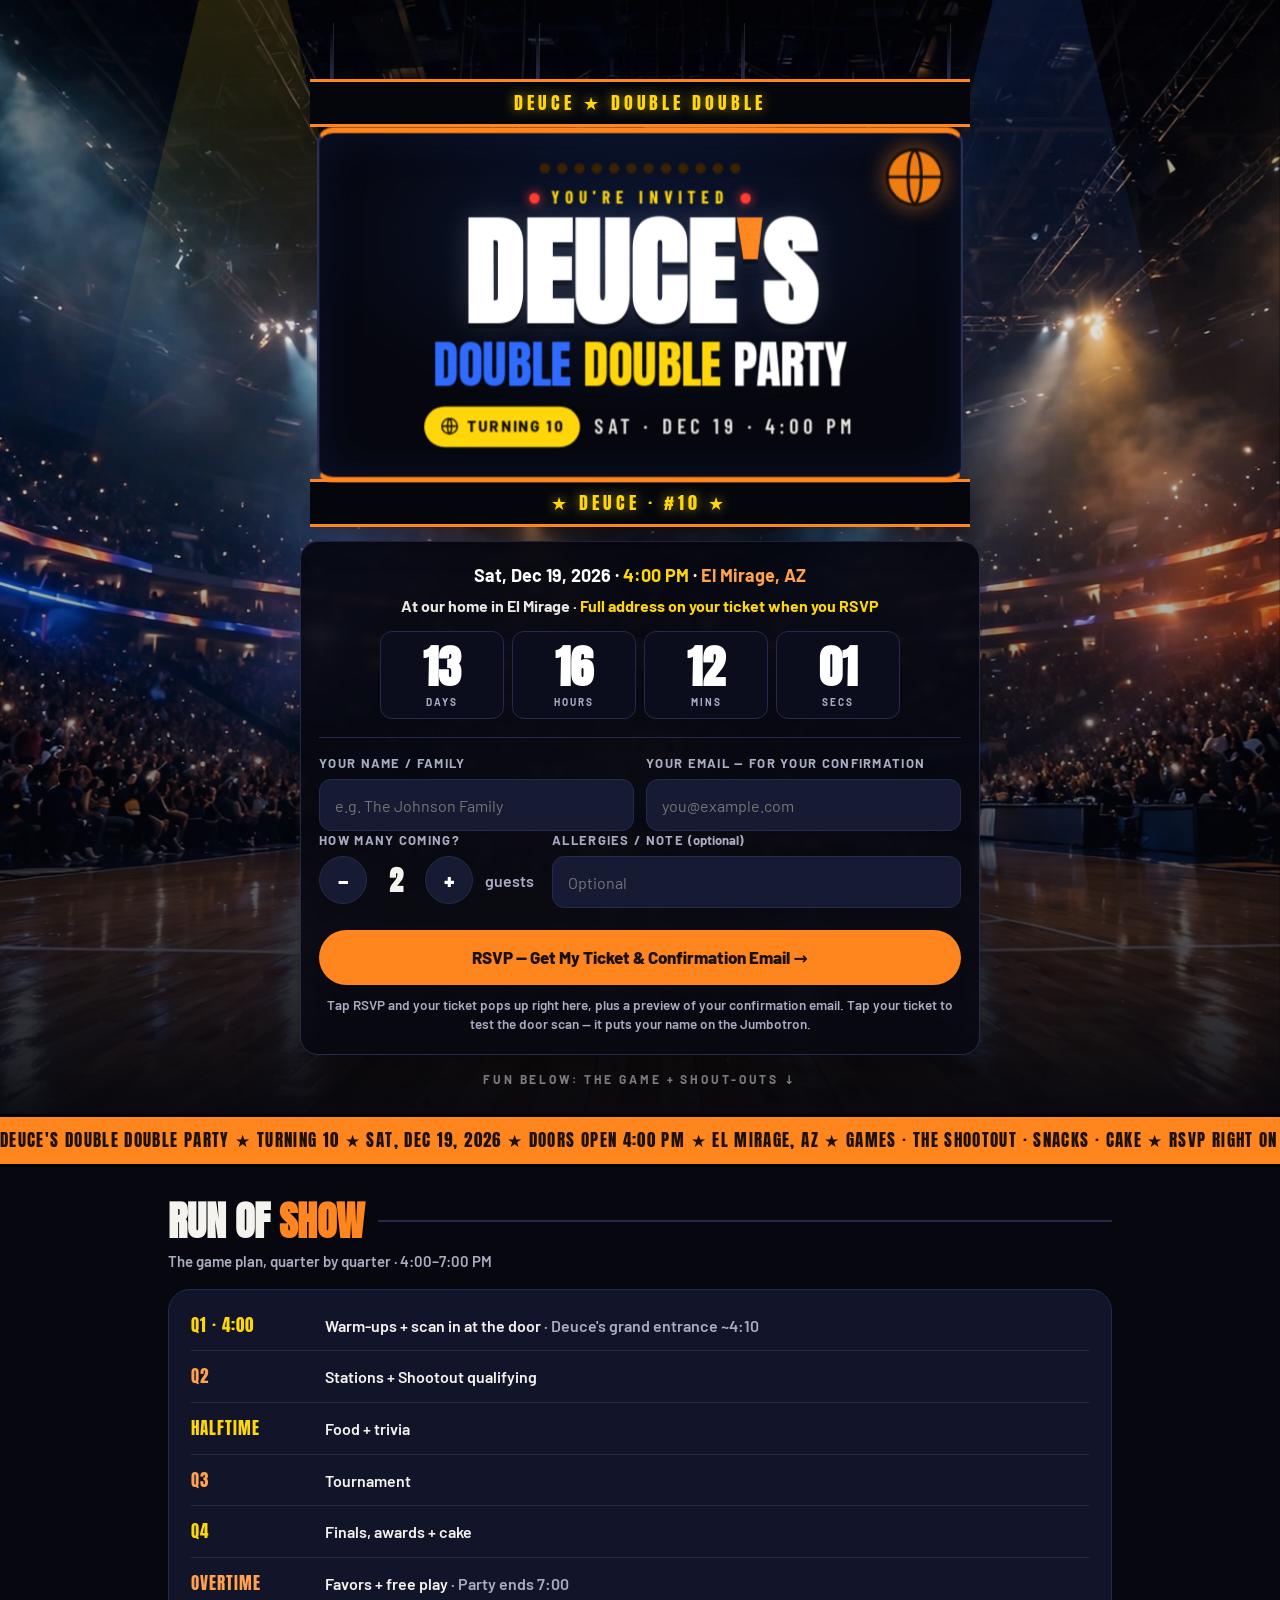
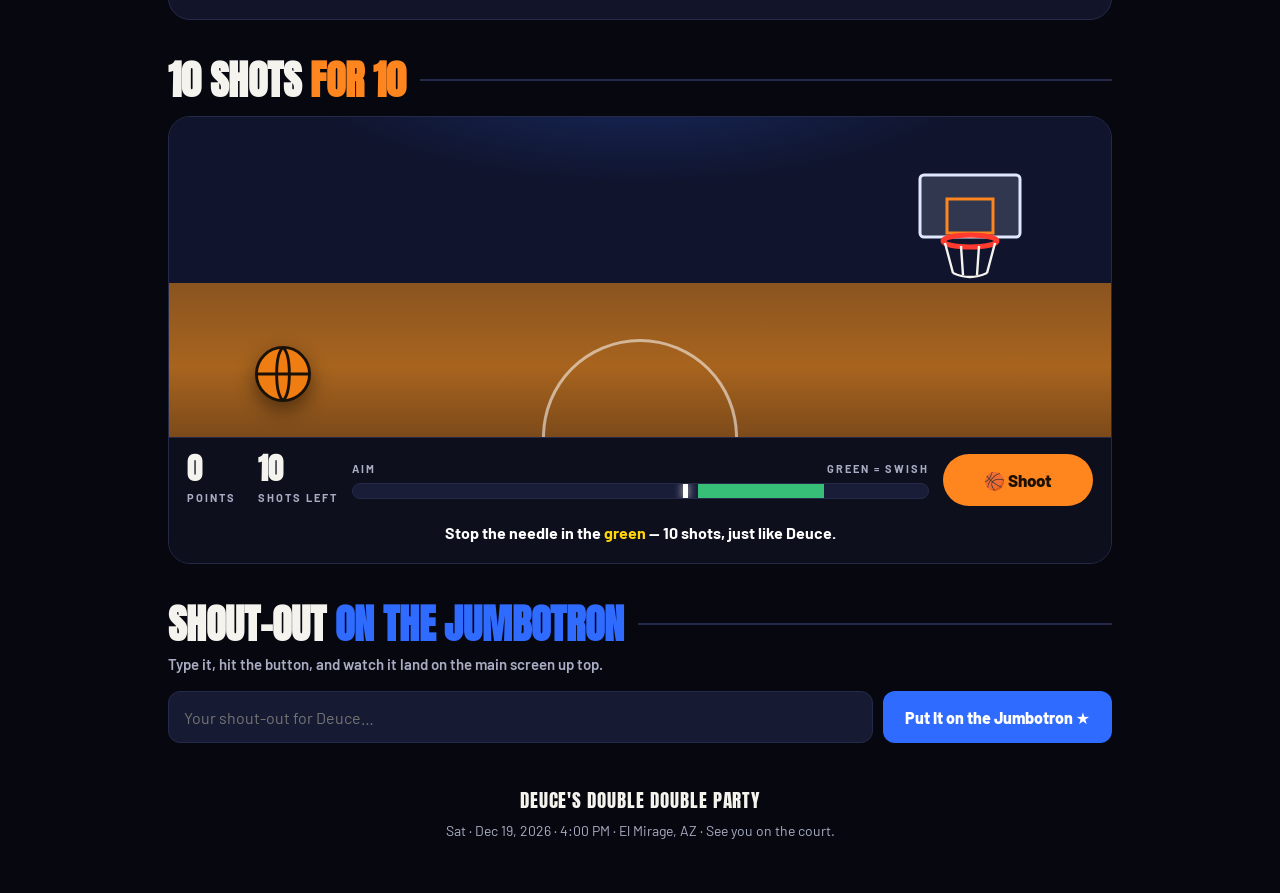
==== index.html @ b9b50e56 "Publish Deuce's Double Double Party invitation" ====
<!doctype html>
<html lang="en">
<head>
<meta charset="utf-8">
<meta name="viewport" content="width=device-width, initial-scale=1, viewport-fit=cover">
<meta name="color-scheme" content="dark">
<link rel="icon" href="data:,">
<title>Deuce's Double Double Party — Dec 19</title>
<link rel="preconnect" href="https://fonts.googleapis.com">
<link rel="preconnect" href="https://fonts.gstatic.com" crossorigin>
<link href="https://fonts.googleapis.com/css2?family=Anton&family=Barlow:wght@400;500;600;700;800&family=Barlow+Condensed:wght@500;600;700&display=swap" rel="stylesheet">
<style>
  :root{
    --night:#07080f; --night2:#0d0f1c; --panel:#12142a; --panel2:#171a33;
    --line:#262a4a; --ink:#f5f3ee; --dim:#a9adc4;
    --orange:#ff861f; --orange2:#ffa14d; --blue:#2f6bff; --led:#ffd60a; --green:#3ddc84;
    --r:16px;
  }
  *{box-sizing:border-box}
  html{scroll-behavior:smooth}
  body{margin:0;background:var(--night);color:var(--ink);font-family:'Barlow',system-ui,sans-serif;line-height:1.45;-webkit-font-smoothing:antialiased}
  button{font:inherit;cursor:pointer;min-height:48px}
  img{max-width:100%}
  .disp{font-family:'Anton',sans-serif;font-weight:400;letter-spacing:.01em}

  /* ================= HERO — the main screen: arena + Jumbotron ================= */
  .hero{position:relative;min-height:100svh;display:flex;flex-direction:column;overflow:hidden;background:#000;perspective:1100px}
  .heroImg{position:absolute;inset:0;width:100%;height:100%;object-fit:cover;object-position:center 92%;transform-origin:50% 100%;animation:arenaDrift 26s ease-in-out infinite alternate;will-change:transform}
  @keyframes arenaDrift{from{transform:scale(1.52) translateY(0)}to{transform:scale(1.64) translateY(-10px)}}
  .heroShade{position:absolute;inset:0;background:linear-gradient(180deg,rgba(4,5,10,.55) 0%,rgba(4,5,10,.12) 30%,rgba(4,5,10,.38) 62%,rgba(7,8,15,.96) 100%);z-index:1}
  .beam{position:absolute;top:-10%;width:34vw;height:75%;z-index:1;pointer-events:none;opacity:.5;mix-blend-mode:screen;background:linear-gradient(180deg,rgba(255,214,10,.34),rgba(255,214,10,.06) 55%,transparent 78%);clip-path:polygon(46% 0,54% 0,100% 100%,0 100%);filter:blur(6px)}
  .beamL{left:2%;transform-origin:50% 0;animation:beamSwayL 9s ease-in-out infinite alternate}
  .beamR{right:2%;transform-origin:50% 0;animation:beamSwayR 11s ease-in-out infinite alternate;background:linear-gradient(180deg,rgba(47,107,255,.38),rgba(47,107,255,.07) 55%,transparent 78%)}
  @keyframes beamSwayL{from{transform:rotate(-13deg)}to{transform:rotate(11deg)}}
  @keyframes beamSwayR{from{transform:rotate(12deg)}to{transform:rotate(-11deg)}}
  .heroIn{position:relative;z-index:2;flex:1;display:flex;flex-direction:column;align-items:center;justify-content:flex-start;text-align:center;padding:clamp(6px,2.5vh,26px) 16px 26px;gap:0}
  .heroIn .scrollHint{margin-top:auto;padding-top:16px}
  .tronCables{width:min(620px,78%);height:56px;display:flex;justify-content:space-between;pointer-events:none;flex:none}
  .tronCables i{display:block;width:3px;height:100%;background:linear-gradient(180deg,rgba(0,0,0,0),#05060c 18%,#2b2f52);box-shadow:1px 0 0 rgba(255,255,255,.12);transform-origin:top center;animation:cableSway 7s ease-in-out infinite alternate}
  .tronCables i:last-child{animation-delay:-2.2s}
  @keyframes cableSway{from{transform:rotate(-.7deg)}to{transform:rotate(.7deg)}}
  /* ===== THE JUMBOTRON — 4-sided cube scoreboard, spinning ===== */
  .cubeSway{transform-origin:50% -70px;animation:cubeSway 7s ease-in-out infinite alternate;width:min(680px,100%);display:flex;flex-direction:column;align-items:center}
  @keyframes cubeSway{from{transform:rotate(-.6deg)}to{transform:rotate(.6deg)}}
  .cubeRing{width:min(660px,100%);background:#05060c;border-top:3px solid var(--orange);border-bottom:3px solid var(--orange);padding:8px 10px;text-align:center;font-family:'Anton',sans-serif;letter-spacing:.22em;text-transform:uppercase;color:var(--led);font-size:clamp(11px,2.9vw,18px);text-shadow:0 0 12px rgba(255,214,10,.6);white-space:nowrap;overflow:hidden;box-shadow:0 10px 30px rgba(0,0,0,.5);position:relative;z-index:1}
  .cubeRing span{display:inline-block}
  .cubeRing span.pop{animation:rotatePop .55s cubic-bezier(.2,1.6,.4,1) both}
  .cubeScene{--cw:min(560px,90vw);--ch:clamp(252px,52vw,308px);width:var(--cw);height:var(--ch);perspective:2100px;margin:24px auto 20px;position:relative;z-index:2}
  .cubeSpinWrap{width:100%;height:100%;transform-style:preserve-3d}
  .cube{position:relative;width:100%;height:100%;transform-style:preserve-3d;animation:cubeTurn 19s ease-in-out infinite;will-change:transform}
  @keyframes cubeTurn{
    0%,20%{transform:scale(.88) rotateX(3deg) rotateY(0deg)}
    26%,45%{transform:scale(.88) rotateX(3deg) rotateY(-90deg)}
    51%,70%{transform:scale(.88) rotateX(3deg) rotateY(-180deg)}
    76%,95%{transform:scale(.88) rotateX(3deg) rotateY(-270deg)}
    100%{transform:scale(.88) rotateX(3deg) rotateY(-360deg)}
  }
  .cube.shouting{animation-play-state:paused}
  .face{position:absolute;inset:0;overflow:hidden;background:radial-gradient(420px 220px at 50% 30%,rgba(47,107,255,.16),transparent 70%),#06070e;border:2px solid #2b2f52;border-top:5px solid var(--orange);border-bottom:5px solid var(--orange);border-radius:14px;padding:16px 18px 18px;text-align:center;display:flex;flex-direction:column;align-items:center;justify-content:center;backface-visibility:hidden;-webkit-backface-visibility:hidden;box-shadow:inset 0 0 44px rgba(47,107,255,.12)}
  .face::after{content:"";position:absolute;inset:0;z-index:3;pointer-events:none;background:repeating-linear-gradient(180deg,rgba(255,255,255,.045) 0 1px,transparent 1px 5px);background-size:100% 20px;animation:scanMove 1.1s linear infinite;mix-blend-mode:overlay}
  .face>*{position:relative;z-index:2}
  .faceFront{transform:rotateY(0deg) translateZ(calc(var(--cw)/2))}
  .faceRight{transform:rotateY(90deg) translateZ(calc(var(--cw)/2));background:radial-gradient(420px 220px at 50% 30%,rgba(255,134,31,.2),transparent 70%),#07060e;border-top-color:var(--blue);border-bottom-color:var(--blue)}
  .faceBack{transform:rotateY(180deg) translateZ(calc(var(--cw)/2));background:radial-gradient(420px 220px at 50% 30%,rgba(255,214,10,.14),transparent 70%),#06070e}
  .faceLeft{transform:rotateY(-90deg) translateZ(calc(var(--cw)/2));background:linear-gradient(180deg,rgba(4,5,10,.55),rgba(4,5,10,.78)),url('[data-uri]') center 32%/cover;border-top-color:var(--blue);border-bottom-color:var(--blue)}
  .face h1{font-family:'Anton',sans-serif;font-size:clamp(52px,12.5vw,102px);line-height:.94;margin:8px 0 0;text-transform:uppercase;color:#fff;letter-spacing:.01em;text-shadow:0 4px 0 rgba(0,0,0,.35),0 0 26px rgba(255,255,255,.14)}
  .face h1 .o{color:var(--orange)}
  .face h1 .wl{display:inline-block;animation:nameWave 2.8s ease-in-out infinite;animation-delay:calc(var(--i)*.09s);will-change:transform}
  .face .bigNum{font-family:'Anton',sans-serif;font-size:clamp(96px,24vw,168px);line-height:.9;color:var(--led);text-shadow:0 0 34px rgba(255,214,10,.45)}
  .face .bigWord{font-family:'Anton',sans-serif;font-size:clamp(30px,7vw,52px);line-height:1.05;text-transform:uppercase;color:#fff}
  .face .bigWord .b{color:var(--blue)} .face .bigWord .y{color:var(--led)} .face .bigWord .o{color:var(--orange)}
  .face .faceSub{color:var(--dim);font-weight:700;letter-spacing:.18em;text-transform:uppercase;font-size:clamp(12px,2.8vw,15px);margin-top:8px}
  .spinBall{position:absolute;top:12px;right:14px;width:52px;height:52px;z-index:6;pointer-events:none;animation:ballSpin 4.2s linear infinite;filter:drop-shadow(0 0 10px rgba(255,134,31,.55))}
  .spinBall svg{width:100%;height:100%;display:block}
  @keyframes ballSpin{from{transform:rotate(0deg)}to{transform:rotate(360deg)}}
  .faceShout{position:absolute;inset:0;z-index:9;display:none;flex-direction:column;align-items:center;justify-content:center;gap:10px;text-align:center;padding:24px 20px;background:radial-gradient(420px 220px at 50% 38%,rgba(255,134,31,.32),transparent 70%),rgba(2,3,9,.96)}
  .cube.shouting .faceShout{display:flex}
  .faceShout .ts-k{font-family:'Barlow Condensed',sans-serif;font-weight:700;letter-spacing:.32em;text-transform:uppercase;color:var(--led);font-size:clamp(12px,2.6vw,15px)}
  .faceShout .ts-msg{font-family:'Anton',sans-serif;font-size:clamp(30px,7.6vw,56px);line-height:1.08;text-transform:uppercase;color:#fff;overflow-wrap:break-word;max-width:100%;text-shadow:0 0 26px rgba(255,214,10,.35)}
  .faceShout .ts-from{color:var(--dim);font-weight:700;font-size:15px}
  /* board under the cube: the party facts + countdown + RSVP */
  .board{width:100%;margin-top:14px;background:rgba(7,8,17,.92);border:1px solid var(--line);border-radius:18px;padding:6px 18px 20px;backdrop-filter:blur(3px);box-shadow:0 24px 60px rgba(0,0,0,.55)}
  .addrLine{margin-top:6px;font-weight:700;font-size:clamp(14px,3vw,16px);color:#e8e6df}
  .addrLine .y{color:var(--led)}
  /* RSVP form — right on the main screen */
  .boardForm{margin-top:18px;border-top:1px solid var(--line);padding-top:16px;text-align:left}
  .boardForm .formGrid{display:grid;grid-template-columns:1fr 1fr;gap:4px 12px}
  .boardForm .formRow2{display:grid;grid-template-columns:auto 1fr;gap:4px 18px;align-items:start}
  .boardForm .formRow2 label{margin-top:14px}
  .boardTicket{margin-top:18px;border-top:1px solid var(--line);padding-top:16px;text-align:left}
  @media (max-width:560px){
    .boardForm .formGrid,.boardForm .formRow2{grid-template-columns:1fr}
  }
  @keyframes scanMove{from{background-position:0 0}to{background-position:0 20px}}
  .chase{display:flex;justify-content:space-between;gap:6px;padding:2px 2px 10px}
  .chase i{width:9px;height:9px;flex:none;border-radius:50%;background:#3a2100;animation:chaseBlink 1s steps(1) infinite}
  .chase i:nth-child(3n+2){animation-delay:.33s}
  .chase i:nth-child(3n){animation-delay:.66s}
  @keyframes chaseBlink{0%,32%{background:var(--led);box-shadow:0 0 10px var(--led),0 0 3px #fff}33%,100%{background:#ff861f;box-shadow:0 0 5px rgba(255,134,31,.7)}}
  .tronTop{display:flex;align-items:center;justify-content:center;gap:10px;color:var(--led);font-family:'Barlow Condensed',sans-serif;font-weight:700;letter-spacing:.34em;text-transform:uppercase;font-size:clamp(12px,2.6vw,15px)}
  .dotLive{width:9px;height:9px;border-radius:50%;background:#ff3b30;box-shadow:0 0 10px #ff3b30;animation:blink 1.6s ease-in-out infinite;flex:none}
  @keyframes blink{0%,100%{opacity:1}50%{opacity:.25}}
  @keyframes nameWave{0%,100%{transform:translateY(0)}18%{transform:translateY(-9px)}36%{transform:translateY(0)}}
  .tronSub{font-family:'Anton',sans-serif;font-size:clamp(24px,5.6vw,44px);line-height:1.05;margin:6px 0 0;text-transform:uppercase;color:#fff;animation:subPulse 3.4s ease-in-out infinite}
  @keyframes subPulse{0%,100%{text-shadow:0 0 0 transparent}50%{text-shadow:0 0 22px rgba(255,214,10,.35)}}
  .tronSub .b{color:var(--blue)} .tronSub .y{color:var(--led)}
  @keyframes rotatePop{from{opacity:0;transform:translateY(16px) scale(.94)}to{opacity:1;transform:translateY(0) scale(1)}}
  .tenRow{display:flex;align-items:center;justify-content:center;gap:12px;margin-top:14px;flex-wrap:wrap}
  .tenBadge{display:inline-flex;align-items:center;gap:8px;background:var(--led);color:#171200;font-weight:800;letter-spacing:.12em;text-transform:uppercase;font-size:13px;border-radius:999px;padding:8px 14px}
  .tenBadge svg{width:16px;height:16px}
  .dateLine{font-family:'Barlow Condensed',sans-serif;font-weight:600;letter-spacing:.22em;text-transform:uppercase;font-size:clamp(14px,3vw,18px);color:#e8e6df}
  .partyLine{margin-top:14px;font-weight:700;font-size:clamp(15px,3.4vw,18px);color:#fff}
  .partyLine .y{color:var(--led)} .partyLine .o{color:var(--orange2)}
  .count{display:grid;grid-template-columns:repeat(4,1fr);gap:8px;margin:14px auto 0;max-width:520px}
  .cell{background:#0b0d1d;border:1px solid var(--line);border-radius:12px;padding:12px 2px 9px}
  .cell.tick{animation:cellTick .45s ease}
  @keyframes cellTick{0%{border-color:var(--led);box-shadow:0 0 14px rgba(255,214,10,.35)}100%{border-color:var(--line);box-shadow:none}}
  .cell b{font-family:'Anton',sans-serif;font-size:clamp(30px,7.4vw,46px);display:block;line-height:1;color:#fff;font-variant-numeric:tabular-nums}
  .cell b.pop{animation:numPop .45s ease}
  @keyframes numPop{0%{transform:scale(1.14);color:var(--led)}100%{transform:scale(1);color:#fff}}
  .cell span{display:block;margin-top:5px;font-size:10px;font-weight:700;letter-spacing:.2em;text-transform:uppercase;color:var(--dim)}
  .heroBtns{display:flex;gap:10px;justify-content:center;flex-wrap:wrap;margin-top:20px}
  .btn{display:inline-flex;align-items:center;justify-content:center;gap:9px;border:0;border-radius:999px;padding:14px 26px;font-weight:800;font-size:16px;text-decoration:none;min-height:52px;text-align:center}
  .btn:active{transform:translateY(1px)}
  .btnOrg{background:var(--orange);color:#1c1000}
  .btnGhost{background:rgba(255,255,255,.08);color:#fff;border:1.5px solid rgba(255,255,255,.35);backdrop-filter:blur(4px)}
  .scrollHint{margin-top:18px;color:rgba(255,255,255,.65);font-size:12px;font-weight:700;letter-spacing:.24em;text-transform:uppercase}

  /* ================= TICKER ================= */
  .ticker{background:var(--orange);color:#1c1000;overflow:hidden;padding:11px 0;border-top:3px solid #000;border-bottom:3px solid #000}
  .tickerTrack{display:inline-flex;white-space:nowrap;animation:tick 22s linear infinite;will-change:transform}
  .tickerTrack span{font-family:'Anton',sans-serif;font-size:17px;letter-spacing:.08em;text-transform:uppercase;padding-right:14px}
  @keyframes tick{from{transform:translateX(0)}to{transform:translateX(-50%)}}

  /* ================= LAYOUT ================= */
  .wrap{max-width:980px;margin:0 auto;padding:30px 18px 52px}
  .secHead{display:flex;align-items:baseline;gap:14px;margin:40px 0 16px}
  .secHead:first-child{margin-top:4px}
  .secHead h2{font-family:'Anton',sans-serif;font-size:clamp(28px,5.4vw,40px);text-transform:uppercase;margin:0;line-height:1}
  .secHead h2 em{font-style:normal;color:var(--orange)}
  .secHead h2 em.bl{color:var(--blue)}
  .secHead .rule{flex:1;height:2px;background:var(--line);align-self:center}
  .secNote{color:var(--dim);font-weight:600;margin:-6px 0 16px;font-size:15px}

  /* ================= RSVP ================= */
  .rsvpCard{background:var(--panel);border:1px solid var(--line);border-radius:22px;padding:26px 22px;display:grid;grid-template-columns:1fr 1fr;gap:26px}
  .rsvpForm label{display:block;font-weight:700;font-size:13px;letter-spacing:.1em;text-transform:uppercase;color:var(--dim);margin:14px 0 6px}
  .rsvpForm label:first-child{margin-top:0}
  .rsvpForm input,.shoutRow input{background:var(--panel2);border:1.5px solid var(--line);border-radius:12px;color:var(--ink);padding:13px 15px;font:inherit;min-height:52px;width:100%}
  .rsvpForm input:focus,.shoutRow input:focus{outline:2px solid var(--orange);outline-offset:1px;border-color:transparent}
  .stepper{display:flex;align-items:center;gap:12px}
  .stepper button{width:48px;height:48px;min-height:48px;border-radius:50%;border:1.5px solid var(--line);background:var(--panel2);color:#fff;font-size:22px;font-weight:800;line-height:1}
  .stepper b{font-family:'Anton',sans-serif;font-size:28px;min-width:34px;text-align:center}
  .stepper span{color:var(--dim);font-weight:600}
  .rsvpGo{width:100%;margin-top:22px;background:var(--orange);color:#1c1000;border:0;border-radius:999px;padding:15px;font-weight:800;font-size:17px}
  .formHint{color:var(--dim);font-size:13.5px;font-weight:600;text-align:center;margin:10px 0 0}
  /* ticket + confirmation */
  .ticketSide{display:flex;flex-direction:column}
  .ticketStub{flex:1;background:linear-gradient(135deg,#171a33,#101226);border:2px dashed #3a3f6e;border-radius:16px;padding:20px;position:relative;overflow:hidden}
  .ticketStub .t-k{font-size:11px;font-weight:800;letter-spacing:.24em;text-transform:uppercase;color:var(--orange2)}
  .ticketStub .t-name{font-family:'Anton',sans-serif;font-size:clamp(24px,4.6vw,32px);text-transform:uppercase;line-height:1.05;margin-top:6px;overflow-wrap:break-word}
  .ticketStub .t-meta{color:var(--dim);font-weight:600;margin-top:6px}
  .ticketStub .t-meta b{color:var(--ink)}
  .ticketStub .t-code{font-family:'Anton',sans-serif;font-size:22px;letter-spacing:.1em;color:var(--led);margin-top:14px}
  .qrRow{display:flex;gap:14px;align-items:center;margin-top:14px}
  .qrRow canvas{width:92px;height:92px;background:#fff;border-radius:8px;flex:none}
  .qrRow p{margin:0;color:var(--dim);font-size:14px;font-weight:600}
  .ticketEmpty{flex:1;border:2px dashed var(--line);border-radius:16px;display:flex;flex-direction:column;align-items:center;justify-content:center;text-align:center;padding:26px;color:var(--dim);gap:10px}
  .ticketEmpty svg{width:52px;height:52px;opacity:.6}
  .ticketEmpty .disp{font-size:20px;color:var(--ink);text-transform:uppercase;letter-spacing:.04em}
  .confirmBtns{display:grid;grid-template-columns:1fr;gap:10px;margin-top:14px}
  .btnBlue{background:var(--blue);color:#fff;border:0;width:100%}
  .btnLed{background:var(--led);color:#171200;border:0;width:100%}
  .btnLine{background:transparent;color:var(--ink);border:1.5px solid var(--line);width:100%}
  .inMsg{text-align:center;font-weight:800;color:var(--green);min-height:24px;margin-top:12px;font-size:16px}
  .editLink{display:block;margin:8px auto 0;background:none;border:0;color:var(--dim);font-weight:700;font-size:14px;text-decoration:underline;min-height:36px}
  /* clickable ticket + confirmation email */
  .ticketStub{cursor:pointer;transition:transform .15s ease,border-color .15s ease,box-shadow .15s ease}
  .ticketStub:hover,.ticketStub:focus-visible{border-color:var(--led);box-shadow:0 0 0 3px rgba(255,214,10,.22),0 18px 40px rgba(0,0,0,.35);transform:translateY(-1px);outline:none}
  .scanHint{margin-top:14px;background:#0b0d1d;border:1px solid var(--line);border-radius:999px;padding:9px 12px;text-align:center;font-weight:800;font-size:13px;letter-spacing:.04em;color:var(--led)}
  .scanHint span{color:#fff}
  .emailPreview{margin-top:16px;background:#f5f3ee;color:#17182b;border-radius:16px;overflow:hidden;text-align:left;box-shadow:0 16px 36px rgba(0,0,0,.35)}
  .emailPreview *{box-sizing:border-box}
  .emailTop{background:#fff;padding:14px 16px 12px;border-bottom:1px solid #e6e2d8}
  .emailTop .e-k{font-size:11px;font-weight:800;letter-spacing:.18em;text-transform:uppercase;color:#ff861f}
  .emailTop .e-sub{font-weight:800;font-size:17px;line-height:1.25;margin-top:4px;color:#111226}
  .emailTop .e-meta{font-size:13px;color:#6b6f86;margin-top:4px;font-weight:600;overflow-wrap:break-word}
  .emailBody{padding:16px}
  .emailBody p{margin:0 0 10px;font-size:14.5px;line-height:1.5;color:#2a2c44}
  .emailBody p b{color:#111226}
  .emailTicketBtn{width:100%;display:flex;gap:14px;align-items:center;text-align:left;background:#111226;color:#fff;border:3px solid #ffd60a;border-radius:14px;padding:14px;cursor:pointer}
  .emailTicketBtn:active{transform:translateY(1px)}
  .emailTicketBtn canvas{width:84px;height:84px;background:#fff;border-radius:8px;flex:none}
  .emailTicketBtn .et-k{font-size:11px;font-weight:800;letter-spacing:.16em;text-transform:uppercase;color:#ffd60a}
  .emailTicketBtn .et-name{font-family:'Anton',sans-serif;font-size:22px;line-height:1;text-transform:uppercase;margin-top:4px;overflow-wrap:break-word}
  .emailTicketBtn .et-code{font-weight:800;color:#ffa14d;margin-top:5px;letter-spacing:.06em}
  .emailTicketBtn .et-tap{font-size:13px;color:#c9ccdf;font-weight:700;margin-top:5px}
  .emailSteps{display:grid;grid-template-columns:1fr 1fr 1fr;gap:8px;margin-top:12px}
  .emailSteps div{background:#fff;border:1px solid #e6e2d8;border-radius:10px;padding:10px}
  .emailSteps b{display:block;font-size:18px;line-height:1}
  .emailSteps span{display:block;font-size:12.5px;font-weight:700;line-height:1.35;margin-top:5px;color:#34364f}
  .emailActions{display:grid;grid-template-columns:1fr 1fr;gap:8px;margin-top:12px}
  .emailActions a,.emailActions button{display:flex;align-items:center;justify-content:center;min-height:46px;border-radius:999px;font-weight:800;font-size:14px;text-decoration:none;padding:10px 12px;text-align:center;border:0;cursor:pointer}
  .emailActions .ea-blue{background:#2f6bff;color:#fff}
  .emailActions .ea-dark{background:#17182b;color:#fff}
  .emailFoot{font-size:12.5px;color:#6b6f86;font-weight:600;text-align:center;padding:0 16px 14px;line-height:1.45}
  @media(max-width:520px){.emailSteps{grid-template-columns:1fr}.emailActions{grid-template-columns:1fr}.emailTicketBtn{align-items:flex-start}}

  /* ================= RUN OF SHOW ================= */
  .runShow{background:var(--panel);border:1px solid var(--line);border-radius:22px;padding:10px 22px}
  .runRow{display:flex;gap:16px;align-items:baseline;padding:13px 0;border-bottom:1px solid var(--line)}
  .runRow:last-child{border-bottom:0}
  .runQ{flex:none;width:118px;font-family:'Anton',sans-serif;font-size:17px;letter-spacing:.06em;text-transform:uppercase;color:var(--led)}
  .runRow:nth-child(even) .runQ{color:var(--orange2)}
  .runWhat{font-weight:600;font-size:16px}
  .runWhat span{color:var(--dim)}
  @media (max-width:520px){ .runQ{width:92px;font-size:15px} .runWhat{font-size:15px} }

  /* ================= GAME ================= */
  .game{background:linear-gradient(180deg,#0a0c1a,#0d0f22);border:1px solid var(--line);border-radius:22px;overflow:hidden}
  .courtZone{position:relative;height:320px;background:
    radial-gradient(560px 200px at 50% -60px,rgba(47,107,255,.28),transparent 65%),
    linear-gradient(180deg,#10142c 0 52%,#8a5420 52%,#a8641e 78%,#7c4a1a 100%)}
  .courtZone::after{content:"";position:absolute;left:50%;bottom:0;width:190px;height:95px;transform:translateX(-50%);border:3px solid rgba(255,255,255,.55);border-bottom:0;border-radius:190px 190px 0 0}
  .hoopBox{position:absolute;right:7%;top:52px;width:150px;text-align:center}
  .ballEl{position:absolute;left:9%;bottom:34px;width:58px;height:58px;z-index:4;will-change:transform}
  .ballEl svg{width:100%;height:100%;display:block;filter:drop-shadow(0 8px 10px rgba(0,0,0,.45))}
  .netFlash{position:absolute;right:calc(7% + 41px);top:118px;font-family:'Anton',sans-serif;color:var(--led);font-size:24px;opacity:0;transform:translateY(6px);transition:opacity .25s,transform .25s;z-index:5;text-shadow:0 0 16px rgba(255,214,10,.7);pointer-events:none}
  .netFlash.show{opacity:1;transform:translateY(0)}
  .gameHud{display:flex;flex-wrap:wrap;gap:14px;align-items:center;justify-content:space-between;padding:16px 18px 18px;background:var(--night2);border-top:1px solid var(--line)}
  .scoreBox{display:flex;gap:22px}
  .scoreBox .sb{text-align:left}
  .scoreBox .sb b{font-family:'Anton',sans-serif;font-size:30px;line-height:1;display:block}
  .scoreBox .sb span{font-size:11px;font-weight:700;letter-spacing:.18em;text-transform:uppercase;color:var(--dim)}
  .meterWrap{flex:1 1 240px;min-width:210px}
  .meterLab{display:flex;justify-content:space-between;font-size:11px;font-weight:700;letter-spacing:.18em;text-transform:uppercase;color:var(--dim);margin-bottom:6px}
  .meter{position:relative;height:16px;border-radius:999px;background:#1a1d38;border:1px solid var(--line);overflow:hidden}
  .zone{position:absolute;top:0;bottom:0;left:60%;width:22%;background:var(--green);opacity:.85}
  .needle{position:absolute;top:-2px;bottom:-2px;width:5px;border-radius:3px;background:#fff;box-shadow:0 0 8px rgba(255,255,255,.8);left:0}
  .shootBtn{background:var(--orange);color:#1c1000;border:0;border-radius:999px;padding:14px 30px;font-weight:800;font-size:17px;min-width:150px}
  .shootBtn:disabled{opacity:.45;cursor:default}
  .gameMsg{width:100%;text-align:center;font-weight:700;font-size:16px;min-height:24px;color:#fff}
  .gameMsg .y{color:var(--led)}

  /* ================= SHOUT-OUT ================= */
  .shoutRow{display:grid;grid-template-columns:1fr auto;gap:10px}
  .shoutRow button{background:var(--blue);color:#fff;border:0;border-radius:12px;padding:13px 22px;font-weight:800}

  footer{margin-top:44px;text-align:center;color:var(--dim)}
  footer .disp{font-size:19px;color:var(--ink);text-transform:uppercase;letter-spacing:.05em}
  footer p{margin:6px 0 0;font-size:14px}

  .confetti{position:fixed;inset:0;pointer-events:none;z-index:60;overflow:hidden}
  .confetti i{position:absolute;top:-14px;width:10px;height:14px;border-radius:2px;animation:fall linear forwards}
  @keyframes fall{to{transform:translateY(105vh) rotate(560deg)}}

  @media (max-width:860px){
    .rsvpCard{grid-template-columns:1fr}
    .courtZone{height:290px}
  }
  @media (max-width:520px){
    .shoutRow{grid-template-columns:1fr}
    .count{gap:6px}
    .gameHud{justify-content:center;text-align:center}
    .scoreBox{justify-content:center}
  }
  @media (prefers-reduced-motion: reduce){
    html{scroll-behavior:auto}
    .tickerTrack,.dotLive,.heroImg,.beam,.cubeSway,.cube,.face::after,.face h1 .wl,.tronSub,.chase i,.tronCables i,.cell.tick,.cell b.pop,.cubeRing span.pop,.spinBall{animation:none!important}
    .beam{display:none}
  }
</style>
</head>
<body>

<!-- ================= THE MAIN SCREEN ================= -->
<header class="hero" id="top">
  <img class="heroImg" src="[data-uri]" alt="Packed basketball arena at night, jumbotron hanging over center court">
  <div class="heroShade"></div>
  <div class="beam beamL" aria-hidden="true"></div>
  <div class="beam beamR" aria-hidden="true"></div>
  <div class="heroIn">
    <div class="tronCables" aria-hidden="true"><i></i><i></i><i></i><i></i></div>
    <div class="cubeSway">
      <div class="cubeRing" aria-hidden="true">Deuce ★ Double Double</div>
      <div class="cubeScene">
        <div class="cubeSpinWrap" id="cubeSpinWrap">
        <div class="cube" id="cube">
          <section class="face faceFront">
            <div class="spinBall" aria-hidden="true">
              <svg viewBox="0 0 24 24"><circle cx="12" cy="12" r="11" fill="#f07d12" stroke="#1a1208" stroke-width="1.2"/><path d="M1 12h22M12 1c3.5 3.2 3.5 18.8 0 22M12 1c-3.5 3.2-3.5 18.8 0 22" stroke="#1a1208" stroke-width="1.2" fill="none"/></svg>
            </div>
            <div class="chase" aria-hidden="true"><i></i><i></i><i></i><i></i><i></i><i></i><i></i><i></i><i></i><i></i><i></i><i></i></div>
            <div class="tronTop"><span class="dotLive"></span> You're Invited <span class="dotLive"></span></div>
            <h1 id="tronName">Deuce<span class="o">'</span>s</h1>
            <p class="tronSub"><span class="b">Double</span> <span class="y">Double</span> Party</p>
            <div class="tenRow">
              <span class="tenBadge">
                <svg viewBox="0 0 24 24" fill="none" aria-hidden="true"><circle cx="12" cy="12" r="10" stroke="#171200" stroke-width="2"/><path d="M2 12h20M12 2c3.5 3.2 3.5 16.8 0 20M12 2c-3.5 3.2-3.5 16.8 0 20" stroke="#171200" stroke-width="2"/></svg>
                Turning 10
              </span>
              <span class="dateLine">Sat · Dec 19 · 4:00 PM</span>
            </div>
            <div class="faceShout" aria-hidden="true"><div class="ts-k">★ Live on the Jumbotron ★</div><div class="ts-msg shoutMsg">Happy 10th, Deuce!</div><div class="ts-from shoutFrom">Fan shout-out</div></div>
          </section>
          <section class="face faceRight">
            <div class="faceSub">Deuce · Turning</div>
            <div class="bigNum">10</div>
            <div class="bigWord">Double <span class="y">Digits</span></div>
            <div class="faceShout" aria-hidden="true"><div class="ts-k">★ Live on the Jumbotron ★</div><div class="ts-msg shoutMsg">Happy 10th, Deuce!</div><div class="ts-from shoutFrom">Fan shout-out</div></div>
          </section>
          <section class="face faceBack">
            <div class="faceSub">Game Day</div>
            <div class="bigWord">Sat · <span class="o">Dec 19</span></div>
            <div class="bigNum">4<span style="font-size:.42em;vertical-align:.9em">PM</span></div>
            <div class="faceSub">Doors Open · El Mirage, AZ</div>
            <div class="faceShout" aria-hidden="true"><div class="ts-k">★ Live on the Jumbotron ★</div><div class="ts-msg shoutMsg">Happy 10th, Deuce!</div><div class="ts-from shoutFrom">Fan shout-out</div></div>
          </section>
          <section class="face faceLeft">
            <div class="bigWord">Make Some<br><span class="y">Noise</span></div>
            <div class="bigWord" style="margin-top:10px">For <span class="o">Deuce!</span></div>
            <div class="faceSub">★ Double Double Party ★</div>
            <div class="faceShout" aria-hidden="true"><div class="ts-k">★ Live on the Jumbotron ★</div><div class="ts-msg shoutMsg">Happy 10th, Deuce!</div><div class="ts-from shoutFrom">Fan shout-out</div></div>
          </section>
        </div>
        </div>
      </div>
      <div class="cubeRing" aria-live="polite"><span id="tronRotateText">★ Deuce · #10 ★</span></div>
      <div class="board" id="rsvp">
        <div class="partyLine">Sat, Dec 19, 2026 · <span class="y">4:00 PM</span> · <span class="o">El Mirage, AZ</span></div>
        <div class="addrLine">At our home in El Mirage · <span class="y">Full address on your ticket when you RSVP</span></div>
        <div class="count" role="timer" aria-label="Countdown to the party">
          <div class="cell" id="cellD"><b id="cdD">–</b><span>Days</span></div>
          <div class="cell" id="cellH"><b id="cdH">–</b><span>Hours</span></div>
          <div class="cell" id="cellM"><b id="cdM">–</b><span>Mins</span></div>
          <div class="cell" id="cellS"><b id="cdS">–</b><span>Secs</span></div>
        </div>

        <form class="rsvpForm boardForm" id="rsvpForm">
          <div class="formGrid">
            <div>
              <label for="rName">Your name / family</label>
              <input type="text" id="rName" placeholder="e.g. The Johnson Family" autocomplete="name" required>
            </div>
            <div>
              <label for="rEmail">Your email — for your confirmation</label>
              <input type="email" id="rEmail" placeholder="you@example.com" autocomplete="email" required>
            </div>
          </div>
          <div class="formRow2">
            <div>
              <label>How many coming?</label>
              <div class="stepper">
                <button type="button" id="minusBtn" aria-label="One fewer guest">−</button>
                <b id="guestCount">2</b>
                <button type="button" id="plusBtn" aria-label="One more guest">+</button>
                <span>guests</span>
              </div>
            </div>
            <div>
              <label for="rNote">Allergies / note <span style="text-transform:none;letter-spacing:0">(optional)</span></label>
              <input type="text" id="rNote" placeholder="Optional">
            </div>
          </div>
          <button class="rsvpGo" type="submit">RSVP — Get My Ticket &amp; Confirmation Email →</button>
          <p class="formHint">Tap RSVP and your ticket pops up right here, plus a preview of your confirmation email. Tap your ticket to test the door scan — it puts your name on the Jumbotron.</p>
        </form>

        <div class="ticketSide boardTicket" id="ticketSide" style="display:none">
          <div class="ticketStub" id="ticketStub" role="button" tabindex="0" aria-label="Tap your ticket to test the door scan. Your name will appear on the Jumbotron.">
            <div class="t-k">★ You're In · Game Ticket — Tap to Test Scan ★</div>
            <div class="t-name" id="tName">—</div>
            <div class="t-meta" id="tMeta">—</div>
            <div class="t-meta"><b>When:</b> Saturday, December 19, 2026 · Doors open 4:00 PM</div>
            <div class="t-meta"><b>Where:</b> Walton Home · El Mirage, AZ — Patience, your host, sends the street address to confirmed guests before party day</div>
            <div class="t-meta"><b>What:</b> Deuce's Double Double Party — games, the Shootout, snacks, cake</div>
            <div class="t-meta"><b>Run of show:</b> Q1 warm-ups + grand entrance ~4:10 · Q2 stations &amp; Shootout qualifying · Halftime food &amp; trivia · Q3 tournament · Q4 finals, awards &amp; cake · Overtime favors &amp; free play 'til 7:00</div>
            <div class="t-code" id="tCode">DEUCE10-001</div>
            <div class="qrRow">
              <canvas id="qrCanvas" width="92" height="92" aria-label="QR code with your ticket code"></canvas>
              <p><b style="color:#fff">This is your door pass.</b> Tap the ticket or show this QR at the door to scan in — your name hits the Jumbotron.</p>
            </div>
            <div class="scanHint">👆 TAP TICKET TO TEST SCAN <span>· Try it now</span></div>
          </div>

          <div class="emailPreview" id="emailPreview" aria-label="Preview of your confirmation email">
            <div class="emailTop">
              <div class="e-k">🎟️ Your Ticket — Keep This · Email Copy Below Is Text-Only</div>
              <div class="e-sub">You're in! Deuce's Double Double Party — Sat Dec 19, 4:00 PM</div>
              <div class="e-meta" id="emailToLine">For: you@example.com · The scannable QR lives on this ticket — download or screenshot it. The email copy carries your code and details in text.</div>
            </div>
            <div class="emailBody">
              <p id="emailGreeting">Hi there — you're confirmed!</p>
              <p id="emailAddrLine"><b>Sat, Dec 19, 2026 · 4:00–7:00 PM</b> · Walton Home, El Mirage, AZ. Games, the Shootout, snacks &amp; cake.</p>
              <p><b>Your ticket is below. Tap it here to test the scan, then download or screenshot it for party day:</b></p>
              <button type="button" class="emailTicketBtn" id="emailTicketBtn" aria-label="Tap your email ticket to open your scannable QR pass">
                <canvas id="qrCanvasEmail" width="84" height="84" aria-label="QR code on your email ticket"></canvas>
                <span>
                  <span class="et-k">★ Tap to Open Your Ticket ★</span>
                  <span class="et-name" id="emailTicketName">Your Name</span>
                  <span class="et-code" id="emailTicketCode">DEUCE10-001</span>
                  <span class="et-tap">Tap → QR gets big for scanning at the door → your name hits the Jumbotron</span>
                </span>
              </button>
              <div class="emailSteps" aria-label="What your ticket does">
                <div><b>1 🎟️</b><span>Download or screenshot your ticket from this page — that's your pass</span></div>
                <div><b>2 📷</b><span>Scan the QR at the door to check in</span></div>
                <div><b>3 ★</b><span>Watch the Jumbotron — shout-outs, game &amp; your name live</span></div>
              </div>
              <div class="emailActions">
                <button type="button" class="ea-blue" id="emailIcsBtn">📅 Add to Calendar</button>
                <a class="ea-dark" id="dirLink" href="https://www.google.com/maps/search/?api=1&amp;query=El+Mirage+AZ" target="_blank" rel="noopener">📍 Get Directions</a>
              </div>
            </div>
            <p class="emailFoot">Run of show: Q1 warm-ups + grand entrance ~4:10 · Q2 stations &amp; Shootout qualifying · Halftime food &amp; trivia · Q3 tournament · Q4 finals, awards &amp; cake · Overtime 'til 7:00</p>
          </div>

          <div class="confirmBtns" id="confirmBtns">
            <button class="btn btnLed" id="downloadTicketBtn">🎟️ Download My Ticket — With QR ↓</button>
            <a class="btn btnBlue" id="emailBtn" href="#" style="background:var(--blue);color:#fff">✉️ Open Confirmation Email — Send It To Me →</a>
            <button class="btn btnBlue" id="icsBtn">Add to My Calendar ↓</button>
            <button class="btn btnLine" id="copyBtn">Copy the Party Details</button>
          </div>
          <p class="formHint" style="text-align:left"><b>Download My Ticket</b> saves a ticket file with your QR image in it — keep it on your phone or attach it to an email; open it on party day and show the QR to scan in. <b>Open Confirmation Email</b> opens a text confirmation in your mail app, addressed to you, with your ticket code, directions, and run of show — mail apps can't embed the QR, so keep the downloaded ticket for scanning. Patience sends the street address to confirmed guests directly.</p>
          <div class="inMsg" id="inMsg" role="status"></div>
          <button class="editLink" id="editBtn">Need to change something? Edit my RSVP</button>
        </div>
      </div>
    </div>
    <div class="scrollHint">Fun below: the game + shout-outs ↓</div>
  </div>
</header>

<div class="ticker" aria-hidden="true"><div class="tickerTrack" id="tickerTrack">
  <span>Deuce's Double Double Party ★ Turning 10 ★ Sat, Dec 19, 2026 ★ Doors Open 4:00 PM ★ El Mirage, AZ ★ Games · The Shootout · Snacks · Cake ★ RSVP Right on the Main Screen ★&nbsp;</span>
  <span>Deuce's Double Double Party ★ Turning 10 ★ Sat, Dec 19, 2026 ★ Doors Open 4:00 PM ★ El Mirage, AZ ★ Games · The Shootout · Snacks · Cake ★ RSVP Right on the Main Screen ★&nbsp;</span>
</div></div>

<div class="wrap">

  <!-- ================= RUN OF SHOW ================= -->
  <div class="secHead"><h2>Run of <em>Show</em></h2><div class="rule"></div></div>
  <p class="secNote">The game plan, quarter by quarter · 4:00–7:00 PM</p>
  <section class="runShow" aria-label="Run of show — the party lineup by quarter">
    <div class="runRow"><div class="runQ">Q1 · 4:00</div><div class="runWhat">Warm-ups + scan in at the door <span>· Deuce's grand entrance ~4:10</span></div></div>
    <div class="runRow"><div class="runQ">Q2</div><div class="runWhat">Stations + Shootout qualifying</div></div>
    <div class="runRow"><div class="runQ">Halftime</div><div class="runWhat">Food + trivia</div></div>
    <div class="runRow"><div class="runQ">Q3</div><div class="runWhat">Tournament</div></div>
    <div class="runRow"><div class="runQ">Q4</div><div class="runWhat">Finals, awards + cake</div></div>
    <div class="runRow"><div class="runQ">Overtime</div><div class="runWhat">Favors + free play <span>· Party ends 7:00</span></div></div>
  </section>

  <!-- ================= GAME ================= -->
  <div class="secHead" id="play"><h2>10 Shots <em>for 10</em></h2><div class="rule"></div></div>
  <section class="game" aria-label="Shooting game — stop the needle in the green zone to score">
    <div class="courtZone" id="courtZone">
      <div class="hoopBox" aria-hidden="true">
        <svg viewBox="0 0 150 120" width="150" height="120">
          <rect x="25" y="6" width="100" height="62" rx="4" fill="rgba(220,232,255,.16)" stroke="#dfe8ff" stroke-width="3"/>
          <rect x="52" y="30" width="46" height="34" fill="none" stroke="#ff861f" stroke-width="3"/>
          <ellipse cx="75" cy="72" rx="27" ry="6" fill="none" stroke="#ff3b30" stroke-width="5"/>
          <path d="M50 74 L58 104 M66 77 L68 106 M84 77 L82 106 M100 74 L92 104 M58 104 Q75 112 92 104" stroke="#f5f3ee" stroke-width="2.4" fill="none"/>
        </svg>
      </div>
      <div class="netFlash" id="netFlash">SWISH! +2</div>
      <div class="ballEl" id="ballEl" aria-hidden="true">
        <svg viewBox="0 0 24 24"><circle cx="12" cy="12" r="11" fill="#f07d12" stroke="#1a1208" stroke-width="1.2"/><path d="M1 12h22M12 1c3.5 3.2 3.5 18.8 0 22M12 1c-3.5 3.2-3.5 18.8 0 22" stroke="#1a1208" stroke-width="1.2" fill="none"/></svg>
      </div>
    </div>
    <div class="gameHud">
      <div class="scoreBox">
        <div class="sb"><b id="scorePts">0</b><span>Points</span></div>
        <div class="sb"><b id="shotsLeft">10</b><span>Shots left</span></div>
      </div>
      <div class="meterWrap">
        <div class="meterLab"><span>Aim</span><span>Green = swish</span></div>
        <div class="meter"><div class="zone"></div><div class="needle" id="needle"></div></div>
      </div>
      <button class="shootBtn" id="shootBtn">🏀 Shoot</button>
      <div class="gameMsg" id="gameMsg">Stop the needle in the <span class="y">green</span> — 10 shots, just like Deuce.</div>
    </div>
  </section>

  <!-- ================= SHOUT-OUT ================= -->
  <div class="secHead"><h2>Shout-Out <em class="bl">on the Jumbotron</em></h2><div class="rule"></div></div>
  <p class="secNote">Type it, hit the button, and watch it land on the main screen up top.</p>
  <div class="shoutRow">
    <input type="text" id="shoutInput" maxlength="60" placeholder="Your shout-out for Deuce…" aria-label="Your shout-out for Deuce">
    <button id="shoutBtn">Put It on the Jumbotron ★</button>
  </div>

  <footer>
    <div class="disp">Deuce's Double Double Party</div>
    <p>Sat · Dec 19, 2026 · 4:00 PM · El Mirage, AZ · See you on the court.</p>
  </footer>
</div>

<div class="confetti" id="confetti" aria-hidden="true"></div>

<script src="[data-uri]"></script>
<script>
(function(){
  var $=function(id){return document.getElementById(id)};
  var reduced=window.matchMedia('(prefers-reduced-motion: reduce)').matches;

  /* ---------- Animated Jumbotron name ---------- */
  (function(){
    var h=$('tronName'); if(!h) return;
    var idx=0;
    function wrapText(node,cls){
      var frag=document.createDocumentFragment();
      node.textContent.split('').forEach(function(ch){
        var s=document.createElement('span');
        s.className='wl'+(cls?' '+cls:'');
        s.style.setProperty('--i',idx++);
        s.textContent=ch;
        frag.appendChild(s);
      });
      node.replaceWith(frag);
    }
    Array.prototype.slice.call(h.childNodes).forEach(function(node){
      if(node.nodeType===3) wrapText(node,'');
      else if(node.nodeType===1) wrapText(node,node.className);
    });
  })();
  /* Rotating LED strip under the cube */
  (function(){
    var el=$('tronRotateText'); if(!el) return;
    var lines=['★ Deuce · #10 ★','★ Turning 10 ★','★ Double Double Party ★','★ Sat · Dec 19 · 4 PM ★','★ Make Some Noise for Deuce ★'];
    var i=0;
    function next(){
      i=(i+1)%lines.length;
      el.textContent=lines[i];
      if(!reduced){ el.classList.remove('pop'); void el.offsetWidth; el.classList.add('pop'); }
    }
    if(!reduced) el.classList.add('pop');
    setInterval(next,2800);
  })();
  /* One big unmissable 360° spin of the main Jumbotron */
  function spinJumbotron(){
    if(reduced) return;
    var w=$('cubeSpinWrap');
    if(w&&w.animate) w.animate([
      {transform:'rotateY(0deg)'},
      {transform:'rotateY(360deg)'}
    ],{duration:1150,easing:'cubic-bezier(.3,.7,.3,1)'});
  }
  /* A message takes over every face of the main Jumbotron, it spins,
     and the page jumps back up to it */
  var shoutTimer=null;
  function hitBigScreen(msg,from){
    Array.prototype.forEach.call(document.querySelectorAll('.shoutMsg'),function(el){ el.textContent=msg; });
    Array.prototype.forEach.call(document.querySelectorAll('.shoutFrom'),function(el){ el.textContent=from||''; });
    var rot=$('tronRotateText'); if(rot) rot.textContent='★ '+msg+' ★';
    var cube=$('cube');
    if(cube){
      cube.classList.add('shouting');
      clearTimeout(shoutTimer);
      shoutTimer=setTimeout(function(){ cube.classList.remove('shouting'); },4600);
    }
    spinJumbotron();
    var top=$('top');
    if(top) top.scrollIntoView({block:'start',behavior:reduced?'auto':'smooth'});
    confetti();
  }
  if(!reduced) setTimeout(spinJumbotron,900);

  /* ---------- Countdown ---------- */
  var target=new Date('2026-12-19T16:00:00-07:00').getTime();
  function pad(n){return String(n).padStart(2,'0')}
  var lastS=null;
  function tick(){
    var d=Math.max(0,target-Date.now());
    var s=Math.floor(d%60000/1000);
    $('cdD').textContent=Math.floor(d/86400000);
    $('cdH').textContent=pad(Math.floor(d%86400000/3600000));
    $('cdM').textContent=pad(Math.floor(d%3600000/60000));
    $('cdS').textContent=pad(s);
    if(!reduced && lastS!==null && s!==lastS){
      var b=$('cdS'), c=$('cellS');
      b.classList.remove('pop'); c.classList.remove('tick'); void b.offsetWidth;
      b.classList.add('pop'); c.classList.add('tick');
    }
    lastS=s;
  }
  tick(); setInterval(tick,1000);

  /* ---------- Confetti ---------- */
  function confetti(){
    if(reduced) return;
    var box=$('confetti'), colors=['#ff861f','#2f6bff','#ffd60a','#3ddc84','#ffffff'];
    for(var i=0;i<44;i++){
      var p=document.createElement('i');
      p.style.left=(Math.random()*100)+'vw';
      p.style.background=colors[i%colors.length];
      p.style.animationDuration=(0.9+Math.random()*0.9)+'s';
      p.style.animationDelay=(Math.random()*0.25)+'s';
      p.style.transform='rotate('+(Math.random()*180)+'deg)';
      box.appendChild(p);
      (function(el){ setTimeout(function(){ el.remove(); },2400); })(p);
    }
  }

  /* ---------- 10 Shots for 10 ---------- */
  var shots=10, pts=0, shooting=false, needlePos=0, needleDir=1, lastT=null;
  var ZONE_L=60, ZONE_R=82;
  function needleLoop(ts){
    if(lastT===null) lastT=ts;
    var dt=Math.min(50,ts-lastT); lastT=ts;
    if(!shooting && shots>0){
      needlePos+=needleDir*dt*0.055;
      if(needlePos>=100){needlePos=100;needleDir=-1}
      if(needlePos<=0){needlePos=0;needleDir=1}
      $('needle').style.left='calc('+needlePos+'% - 2px)';
    }
    requestAnimationFrame(needleLoop);
  }
  if(!reduced) requestAnimationFrame(needleLoop); else $('needle').style.left='70%';

  function flyBall(make){
    var ball=$('ballEl'), zone=$('courtZone');
    var zw=zone.clientWidth, zh=zone.clientHeight;
    var sx=zw*0.09, sy=zh-34-58;
    var hx=zw-zw*0.07-75-29, hy=104;
    var peak=Math.min(sx,hy)-150;
    var dur=make?750:650, t0=null;
    ball.style.left='auto'; ball.style.top='auto';
    function step(ts){
      if(t0===null)t0=ts;
      var t=Math.min(1,(ts-t0)/dur);
      var x=sx+(hx-sx)*t;
      var y=(1-t)*(1-t)*sy+2*(1-t)*t*peak+t*t*hy;
      if(!make && t>0.82){ x+= (t-0.82)*160; y+=(t-0.82)*(t-0.82)*900; }
      ball.style.transform='translate('+x+'px,'+(y-sy)+'px) rotate('+(t*320)+'deg)';
      if(t<1) requestAnimationFrame(step);
      else setTimeout(function(){ ball.style.transform=''; shooting=false; if(shots>0)$('shootBtn').disabled=false; },260);
    }
    requestAnimationFrame(step);
  }

  $('shootBtn').addEventListener('click',function(){
    if(this.dataset.done==='1' && shots===0 && !shooting){
      shots=10; pts=0; needlePos=0;
      $('shotsLeft').textContent='10'; $('scorePts').textContent='0';
      this.textContent='🏀 Shoot'; delete this.dataset.done;
      $('gameMsg').innerHTML='Stop the needle in the <span class="y">green</span> — 10 shots, just like Deuce.';
      return;
    }
    if(shooting||shots<=0) return;
    shooting=true; $('shootBtn').disabled=true;
    var aim=reduced?71:needlePos;
    var make=aim>=ZONE_L && aim<=ZONE_R;
    shots--; $('shotsLeft').textContent=shots;
    if(make){
      pts+=2; $('scorePts').textContent=pts;
      $('netFlash').classList.add('show');
      setTimeout(function(){$('netFlash').classList.remove('show')},1100);
    }
    flyBall(make);
    if(shots===0){
      setTimeout(function(){
        var msg = pts>=14 ? 'MVP! '+pts+' points — Deuce-level. 🏆'
                : pts>=8  ? 'Double double! '+pts+' points. ⭐'
                : pts>0   ? pts+' points on the board — rematch at the party!'
                          : 'Shut out this time — the real Shootout is Dec 19!';
        $('gameMsg').innerHTML=msg+' <a href="#top" style="color:var(--orange2);font-weight:800">RSVP up top →</a>';
        $('shootBtn').textContent='Play Again';
        shooting=false; $('shootBtn').disabled=false;
        if(pts>=8) confetti();
      },1000);
      $('shootBtn').dataset.done='1';
    } else {
      $('gameMsg').innerHTML= make ? '<span class="y">Swish! +2</span> — keep it rolling.' : 'Off the rim — next one\'s yours.';
    }
  });

  /* ---------- Shout-out → the main Jumbotron ---------- */
  function shout(){
    var v=$('shoutInput').value.trim();
    if(!v) return;
    $('shoutInput').value='';
    hitBigScreen(v,'Fan shout-out ★ Live on the Jumbotron');
  }
  $('shoutBtn').addEventListener('click',shout);
  $('shoutInput').addEventListener('keydown',function(e){ if(e.key==='Enter'){ e.preventDefault(); shout(); } });

  /* ---------- RSVP + ticket + confirmation ---------- */
  var guests=2, myCode=null, codeN=1, myName='', myEmail='';
  /* The street address is deliberately not in this page in any form —
     the host sends it to confirmed guests directly. City level only here. */
  function fullAddr(){ return 'El Mirage, AZ (street address from your host, Patience, before party day)'; }
  $('minusBtn').addEventListener('click',function(){ guests=Math.max(1,guests-1); $('guestCount').textContent=guests; });
  $('plusBtn').addEventListener('click',function(){ guests=Math.min(12,guests+1); $('guestCount').textContent=guests; });

  function drawQRTo(canvasId,code,size){
    var c=$(canvasId); if(!c||typeof qrcode==='undefined') return;
    try{
      var qr=qrcode(0,'M'); qr.addData(code+' | Deuce Double Double Party | Dec 19 2026 4PM | '+myName); qr.make();
      var n=qr.getModuleCount(), total=n+4, cell=size/total, off=2*cell;
      var x=c.getContext('2d');
      x.fillStyle='#fff'; x.fillRect(0,0,size,size); x.fillStyle='#111';
      for(var r=0;r<n;r++) for(var col=0;col<n;col++)
        if(qr.isDark(r,col)) x.fillRect(off+col*cell,off+r*cell,cell+0.6,cell+0.6);
    }catch(e){ /* ticket code still shows as text */ }
  }
  function drawQR(code){
    drawQRTo('qrCanvas',code,92);
    drawQRTo('qrCanvasEmail',code,84);
  }
  function simulateScan(source){
    if(!myCode) return;
    $('inMsg').textContent='✓ Scanned! '+myCode+' — '+(source==='email'?'You tapped your ticket in the preview above. ':'You tapped your ticket. ')+'That\'s exactly how check-in works at the door: scan → your name hits the Jumbotron.';
    hitBigScreen('Checked in: '+myName+'!','Scanned '+myCode+' ★ Welcome to the party!');
    var stub=$('ticketStub');
    if(stub){ stub.style.borderColor='var(--green)'; setTimeout(function(){ stub.style.borderColor=''; },1600); }
  }

  function partyDetailsText(){
    var lines=[
      "★ YOUR TICKET CODE — BRING IT ON PARTY DAY ★",
      myName ? ('Ticket for: '+myName) : null,
      myCode ? ('Ticket code: '+myCode) : null,
      'HOW CHECK-IN WORKS:',
      '1) Download or screenshot your ticket from the party page — that ticket file carries your scannable QR code (this text email cannot embed it).',
      '2) Keep this confirmation email for the details, directions, and run of show. Patience, your host, sends the street address to confirmed guests before party day.',
      '3) On party day, open your ticket, show the QR code at the door so we can scan it — scanning checks you in and puts your name on the Jumbotron.',
      '4) No ticket file? Give your ticket code above at the door and we will check you in by code.',
      '',
      "Deuce's Double Double Party — Turning 10!",
      'When: Saturday, December 19, 2026 · Doors open 4:00 PM · Party ends 7:00 PM',
      'Where: Walton Home · '+fullAddr(),
      'Directions: https://www.google.com/maps/search/?api=1&query='+encodeURIComponent('El Mirage, AZ'),
      'What: Games, the Shootout, snacks, and cake',
      'Run of show: Q1 warm-ups + grand entrance ~4:10 · Q2 stations & Shootout qualifying · Halftime food & trivia · Q3 tournament · Q4 finals, awards & cake · Overtime favors & free play (party ends 7:00 PM)',
      myName ? ('RSVP: '+myName+' · '+guests+' guest'+(guests>1?'s':'')) : null,
      'Add to calendar: use the Add to My Calendar button on the party page — it downloads the party with this address and your ticket code inside.',
      '',
      'See you on the court!'
    ];
    return lines.filter(function(l){return l!==null}).join('\n');
  }

  function buildEmailLink(){
    var subject="🎟️ You're in! Deuce's Double Double Party — Sat Dec 19, 4:00 PM — Your ticket code inside";
    var body="Hi "+myName+",\n\nYou're confirmed for Deuce's Double Double Party!\n\n"+partyDetailsText();
    $('emailBtn').href='mailto:'+encodeURIComponent(myEmail)+'?subject='+encodeURIComponent(subject)+'&body='+encodeURIComponent(body);
  }

  $('rsvpForm').addEventListener('submit',function(e){
    e.preventDefault();
    myName=$('rName').value.trim();
    myEmail=$('rEmail').value.trim();
    if(!myName||!myEmail) return;
    myCode='DEUCE10-'+String(codeN++).padStart(3,'0');
    $('tName').textContent=myName;
    $('tMeta').textContent=guests+' guest'+(guests>1?'s':'')+' · Confirmation for '+myEmail+($('rNote').value.trim()?' · Note: '+$('rNote').value.trim():'');
    $('tCode').textContent=myCode;
    var etName=$('emailTicketName'); if(etName) etName.textContent=myName;
    var etCode=$('emailTicketCode'); if(etCode) etCode.textContent=myCode+' · '+guests+' guest'+(guests>1?'s':'');
    var toLine=$('emailToLine'); if(toLine) toLine.textContent='To: '+myEmail+' · From: Deuce\'s Double Double Party · Your ticket is inside — tap it on party day';
    var greet=$('emailGreeting'); if(greet) greet.innerHTML='Hi <b>'+myName.replace(/</g,'&lt;')+'</b> — you\'re confirmed for <b>'+guests+' guest'+(guests>1?'s':'')+'</b>! Your scannable ticket is right below.';
    var dl=$('dirLink'); if(dl) dl.href='https://www.google.com/maps/search/?api=1&query='+encodeURIComponent('El Mirage, AZ');
    $('rsvpForm').style.display='none';
    $('ticketSide').style.display='';
    $('inMsg').textContent='✓ You\'re in! Download your ticket with the QR, tap Open Confirmation Email to send yourself the text copy with your code and details, and add it to your calendar.';
    drawQR(myCode);
    buildEmailLink();
    hitBigScreen('Welcome, '+myName+'!','Ticket '+myCode+' ★ See you Dec 19');
  });

  /* Ticket clicks = door scan simulation, on the page ticket AND in the email preview */
  (function(){
    var stub=$('ticketStub');
    if(stub){
      stub.addEventListener('click',function(){ simulateScan('ticket'); });
      stub.addEventListener('keydown',function(e){ if(e.key==='Enter'||e.key===' '){ e.preventDefault(); simulateScan('ticket'); } });
    }
    var eBtn=$('emailTicketBtn');
    if(eBtn) eBtn.addEventListener('click',function(){ simulateScan('email'); });
    var eIcs=$('emailIcsBtn');
    if(eIcs) eIcs.addEventListener('click',function(){ var b=$('icsBtn'); if(b) b.click(); });
  })();

  $('editBtn').addEventListener('click',function(){
    $('ticketSide').style.display='none';
    $('rsvpForm').style.display='';
    $('rsvpForm').scrollIntoView({block:'center',behavior:reduced?'auto':'smooth'});
    $('rName').focus();
  });

  /* ---------- Add to calendar (.ics download) ---------- */
  $('icsBtn').addEventListener('click',function(){
    var ics=['BEGIN:VCALENDAR','VERSION:2.0','PRODID:-//Deuce Double Double Party//EN','BEGIN:VEVENT',
      'UID:'+(myCode||'deuce10')+'@doubledouble.party',
      'DTSTAMP:20261118T120000Z',
      'DTSTART:20261219T230000Z','DTEND:20261220T020000Z',
      'SUMMARY:Deuce\'s Double Double Party — Turning 10!',
      'LOCATION:Walton Home\\, '+fullAddr().replace(/,/g,'\\,'),
      'DESCRIPTION:Doors open 4:00 PM at '+fullAddr().replace(/,/g,'\\,')+'. Bring your downloaded ticket and show its QR at the door to scan in. Scanning puts your name on the Jumbotron. Games\\, the Shootout\\, snacks and cake. Run of show: Q1 warm-ups + entrance ~4:10\\, Q2 stations & Shootout qualifying\\, Halftime food & trivia\\, Q3 tournament\\, Q4 finals awards & cake\\, Overtime til 7PM. Ticket: '+(myCode||'RSVP on the party page')+' for '+(myName||'guest')+'.',
      'END:VEVENT','END:VCALENDAR'].join('\r\n');
    var a=document.createElement('a');
    a.href=URL.createObjectURL(new Blob([ics],{type:'text/calendar'}));
    a.download='deuces-double-double-party.ics';
    document.body.appendChild(a); a.click(); a.remove();
    setTimeout(function(){ URL.revokeObjectURL(a.href); },2000);
    $('inMsg').textContent='✓ Calendar file downloaded — open it to add the party.';
  });

  /* ---------- Downloadable ticket file — carries the real QR image ---------- */
  $('downloadTicketBtn').addEventListener('click',function(){
    if(!myCode){ $('inMsg').textContent='RSVP first — then your ticket downloads here.'; return; }
    var qrImg='';
    try{ qrImg=$('qrCanvas').toDataURL('image/png'); }catch(e){}
    var esc=function(s){ return String(s).replace(/&/g,'&amp;').replace(/</g,'&lt;'); };
    var html='<!doctype html><html lang="en"><head><meta charset="utf-8"><meta name="viewport" content="width=device-width,initial-scale=1">'
      +'<title>My Ticket — Deuce\'s Double Double Party</title><style>body{margin:0;background:#07080f;color:#f5f3ee;font-family:Arial,sans-serif;padding:22px} .t{max-width:520px;margin:0 auto;background:#12142a;border:3px solid #ffd60a;border-radius:18px;padding:24px;text-align:center} h1{font-size:28px;margin:6px 0;text-transform:uppercase} .code{font-size:24px;color:#ffd60a;font-weight:bold;letter-spacing:.08em} img.qr{width:220px;height:220px;background:#fff;border-radius:12px;padding:8px} p{line-height:1.5;color:#c9ccdf} b{color:#fff} .steps{text-align:left;background:#0b0d1d;border-radius:12px;padding:14px 18px}</style></head><body><div class="t">'
      +'<div style="color:#ffa14d;font-weight:bold;letter-spacing:.2em">★ GAME TICKET ★</div><h1>Deuce\'s Double Double Party</h1>'
      +'<p><b>'+esc(myName)+'</b> · '+guests+' guest'+(guests>1?'s':'')+'</p>'
      +(qrImg?'<img class="qr" src="'+qrImg+'" alt="QR code for ticket '+esc(myCode)+'">':'')
      +'<p class="code">'+esc(myCode)+'</p>'
      +'<p><b>Sat, December 19, 2026 · Doors open 4:00 PM</b><br>Walton Home · '+esc(fullAddr())+'</p>'
      +'<div class="steps"><p><b>At the door:</b> open this ticket and show the QR to scan in — your name hits the Jumbotron.<br><b>Run of show:</b> Q1 warm-ups + entrance ~4:10 · Q2 stations &amp; Shootout qualifying · Halftime food &amp; trivia · Q3 tournament · Q4 finals, awards &amp; cake · Overtime til 7:00 PM.</p></div>'
      +'</div></body></html>';
    var a=document.createElement('a');
    a.href=URL.createObjectURL(new Blob([html],{type:'text/html'}));
    a.download='deuce-party-ticket-'+myCode+'.html';
    document.body.appendChild(a); a.click(); a.remove();
    setTimeout(function(){ URL.revokeObjectURL(a.href); },2000);
    $('inMsg').textContent='✓ Ticket downloaded — it has your QR in it. Keep it on your phone for the door scan.';
  });

  /* ---------- Copy the party details ---------- */
  $('copyBtn').addEventListener('click',function(){
    var txt=partyDetailsText();
    function done(){ $('inMsg').textContent='✓ Party details copied — paste them anywhere.'; }
    if(navigator.clipboard&&navigator.clipboard.writeText){
      navigator.clipboard.writeText(txt).then(done,function(){ fallback(); });
    } else fallback();
    function fallback(){
      var ta=document.createElement('textarea');
      ta.value=txt; ta.style.position='fixed'; ta.style.opacity='0';
      document.body.appendChild(ta); ta.select();
      try{ document.execCommand('copy'); done(); }catch(e){}
      ta.remove();
    }
  });
})();
</script>
</body>
</html>
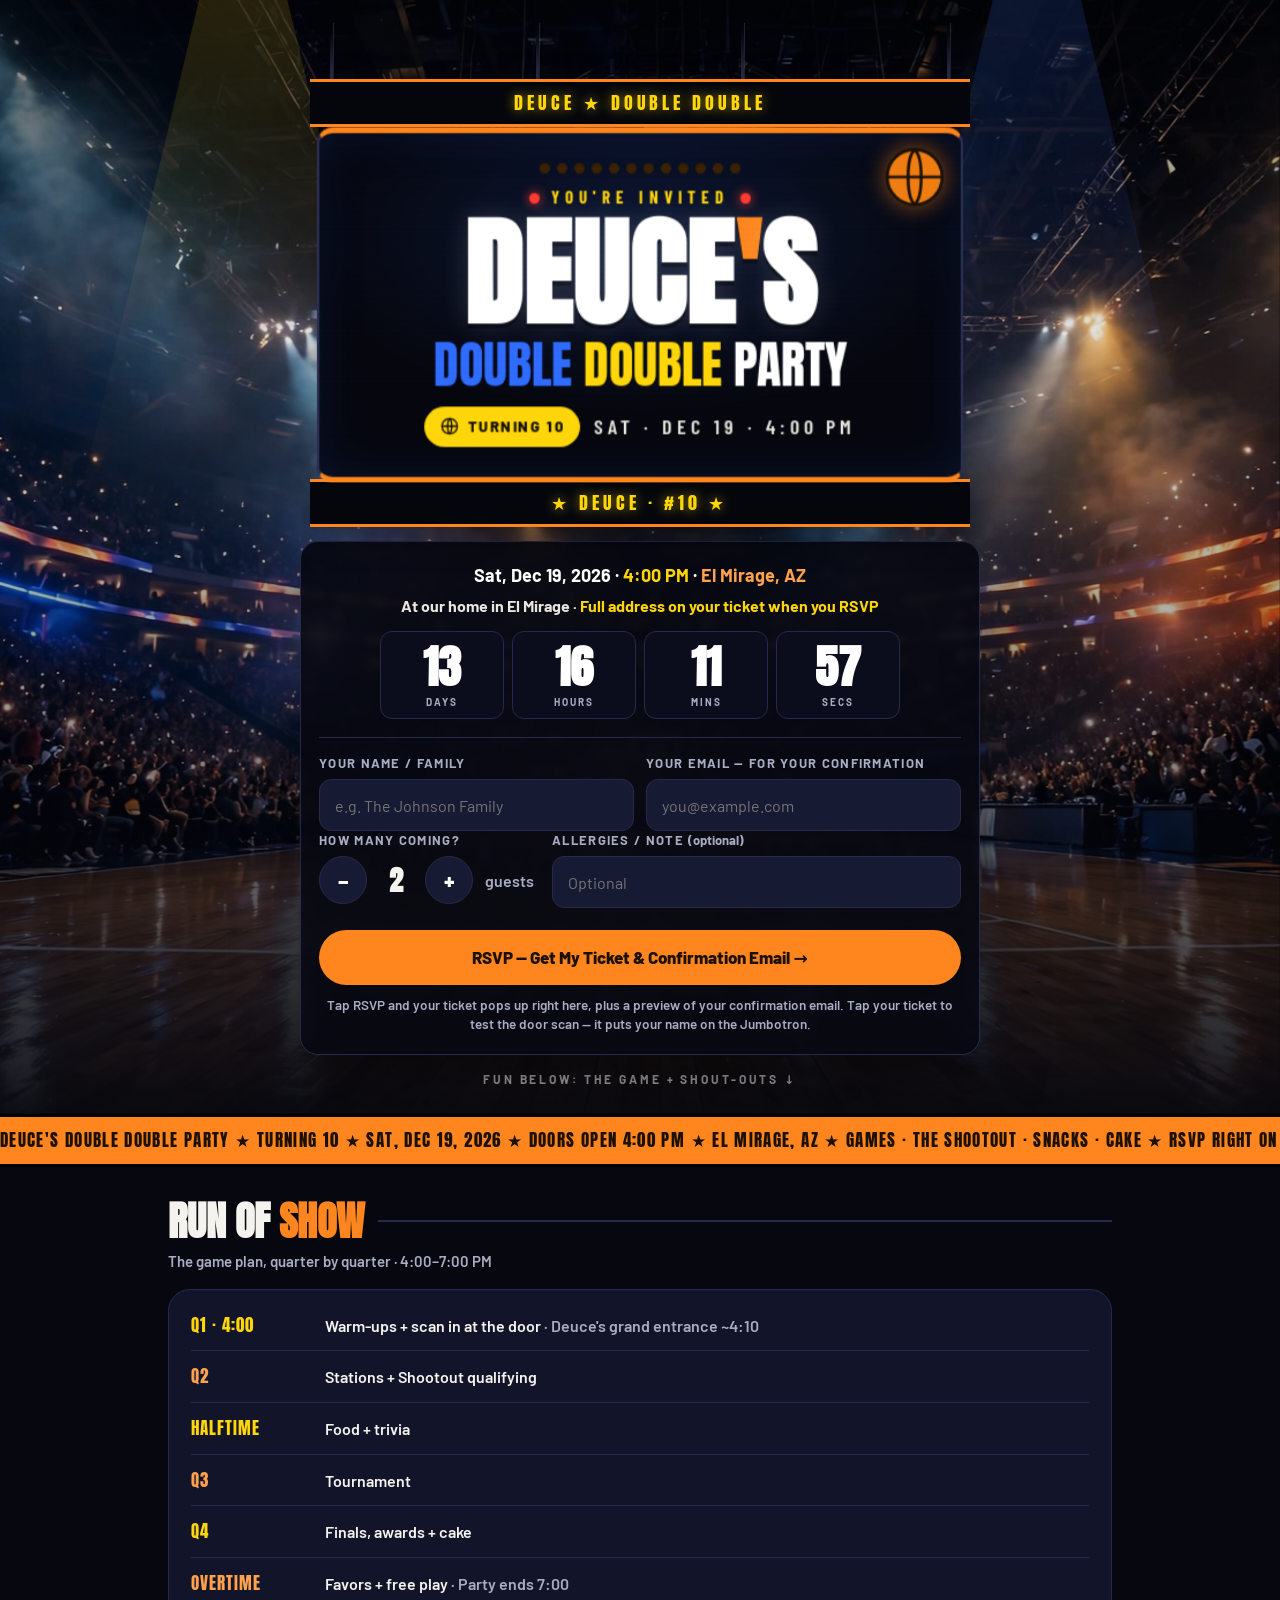
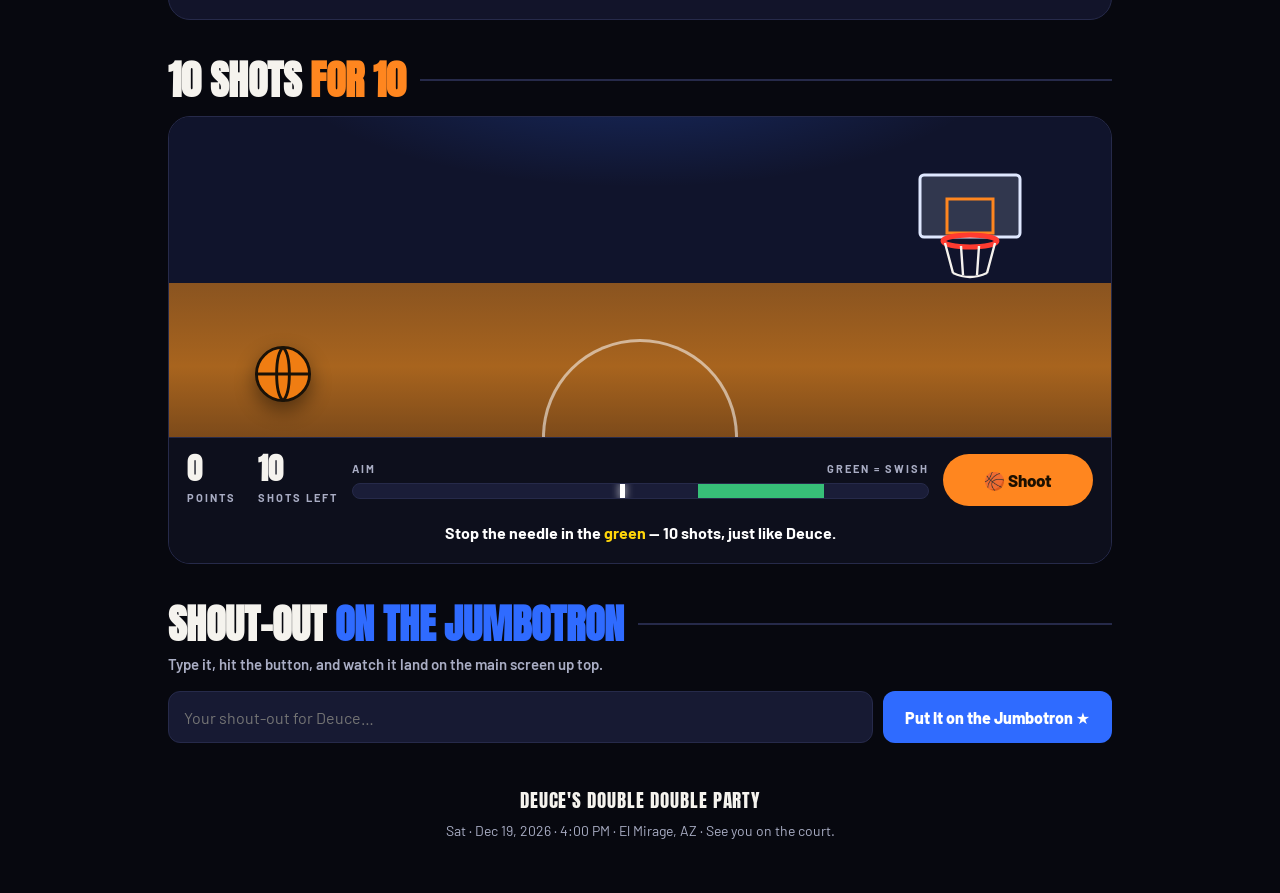
==== commit c5d8cddf: "Wire invitation RSVP to back end + confirmation email" ====
--- a/index.html
+++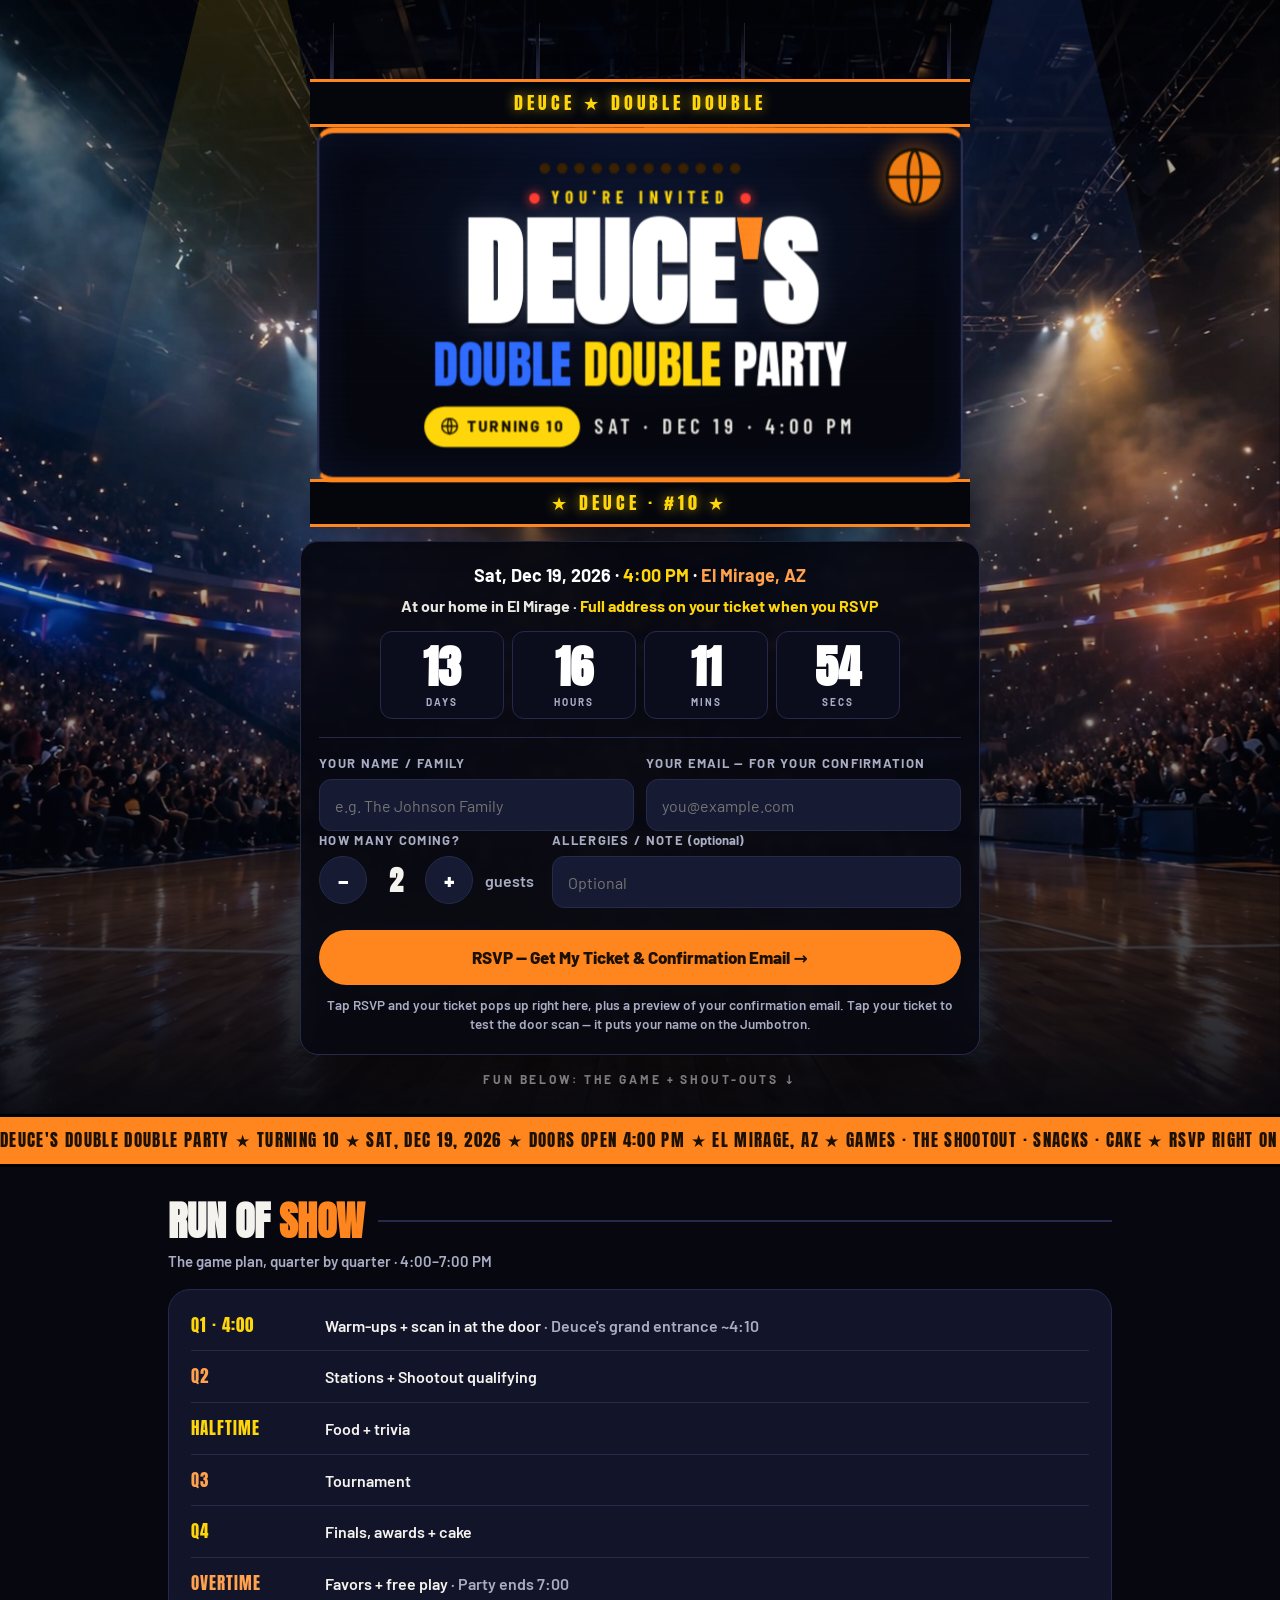
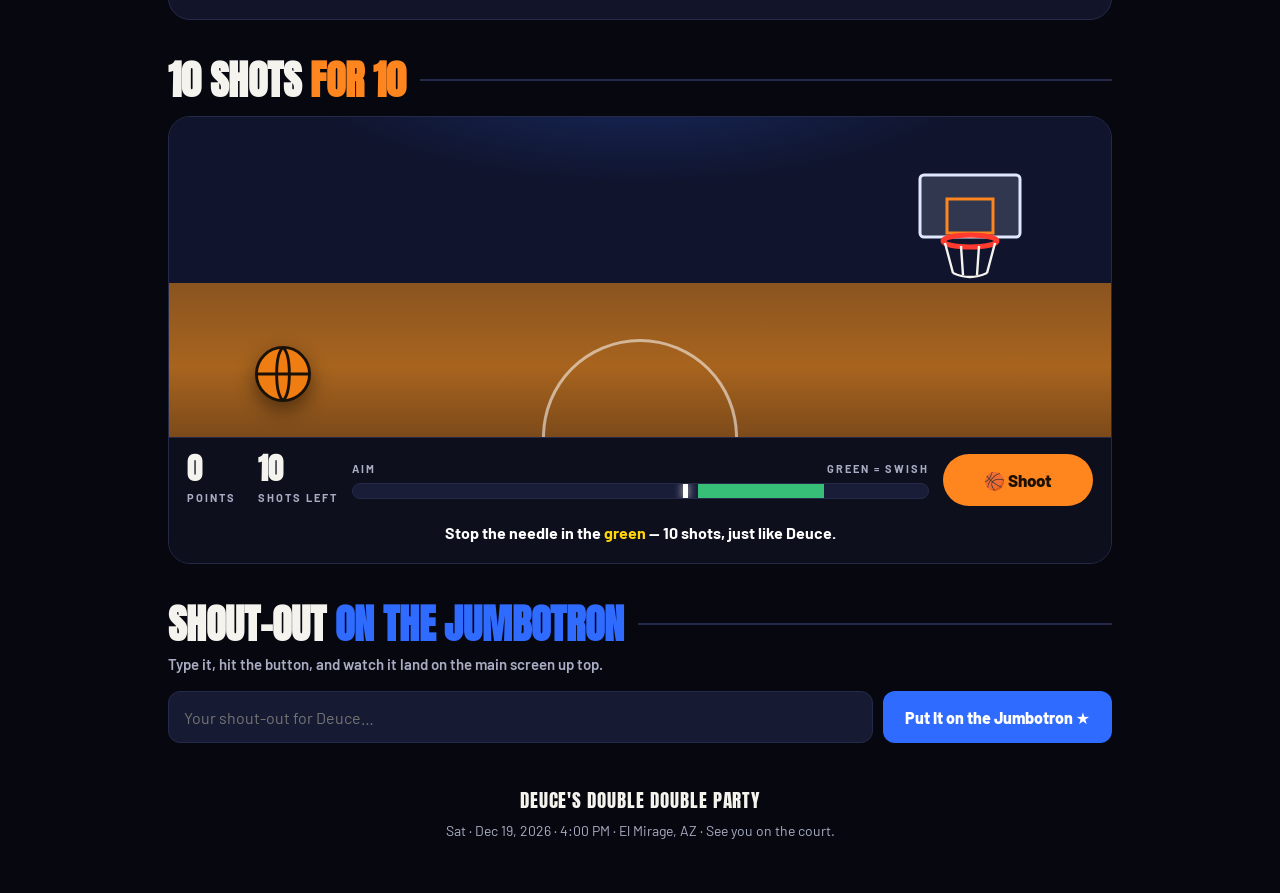
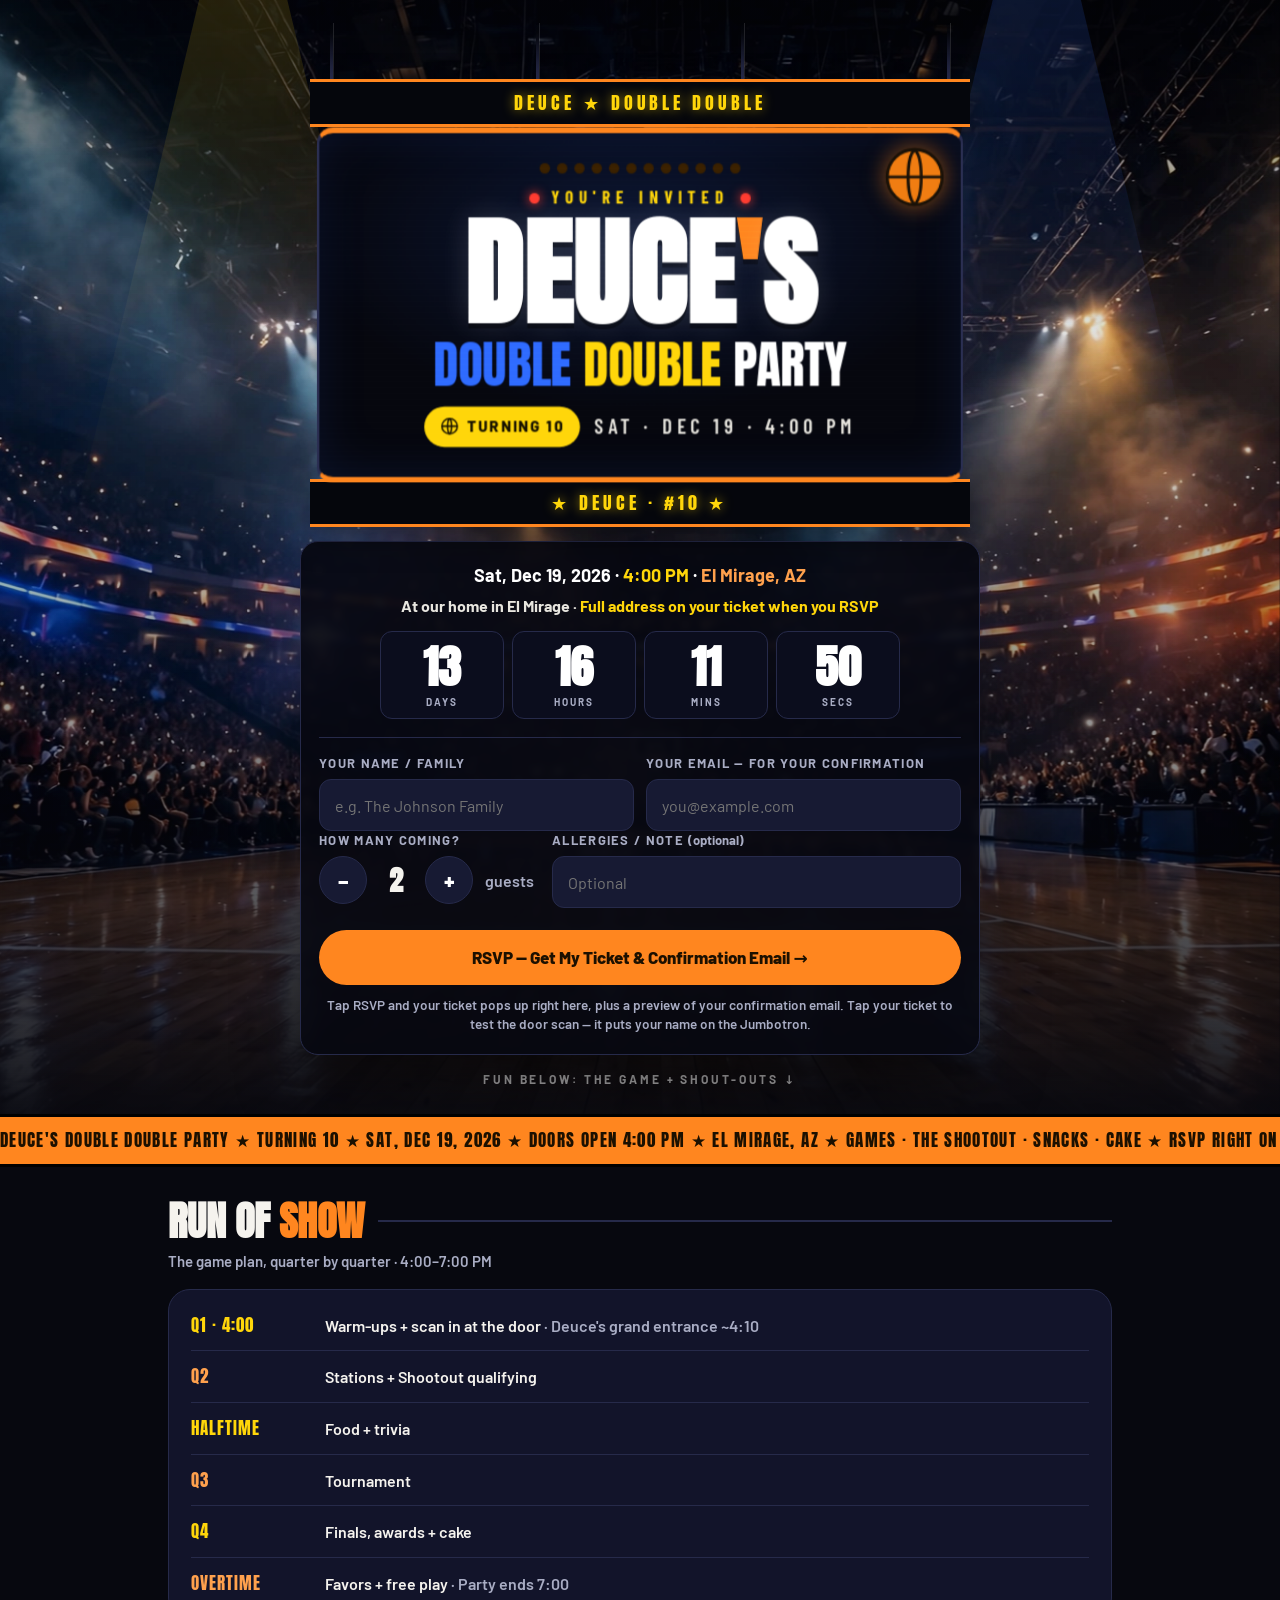
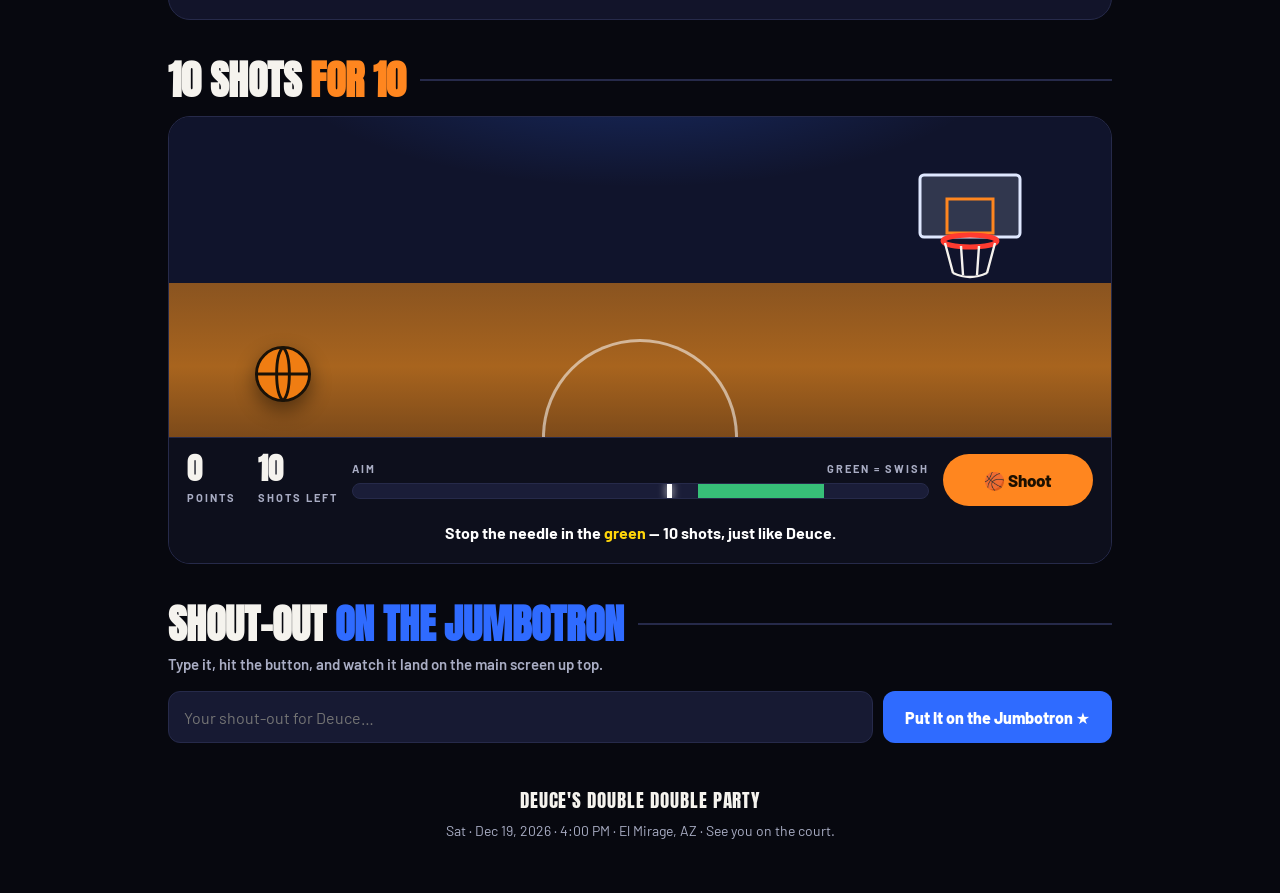
